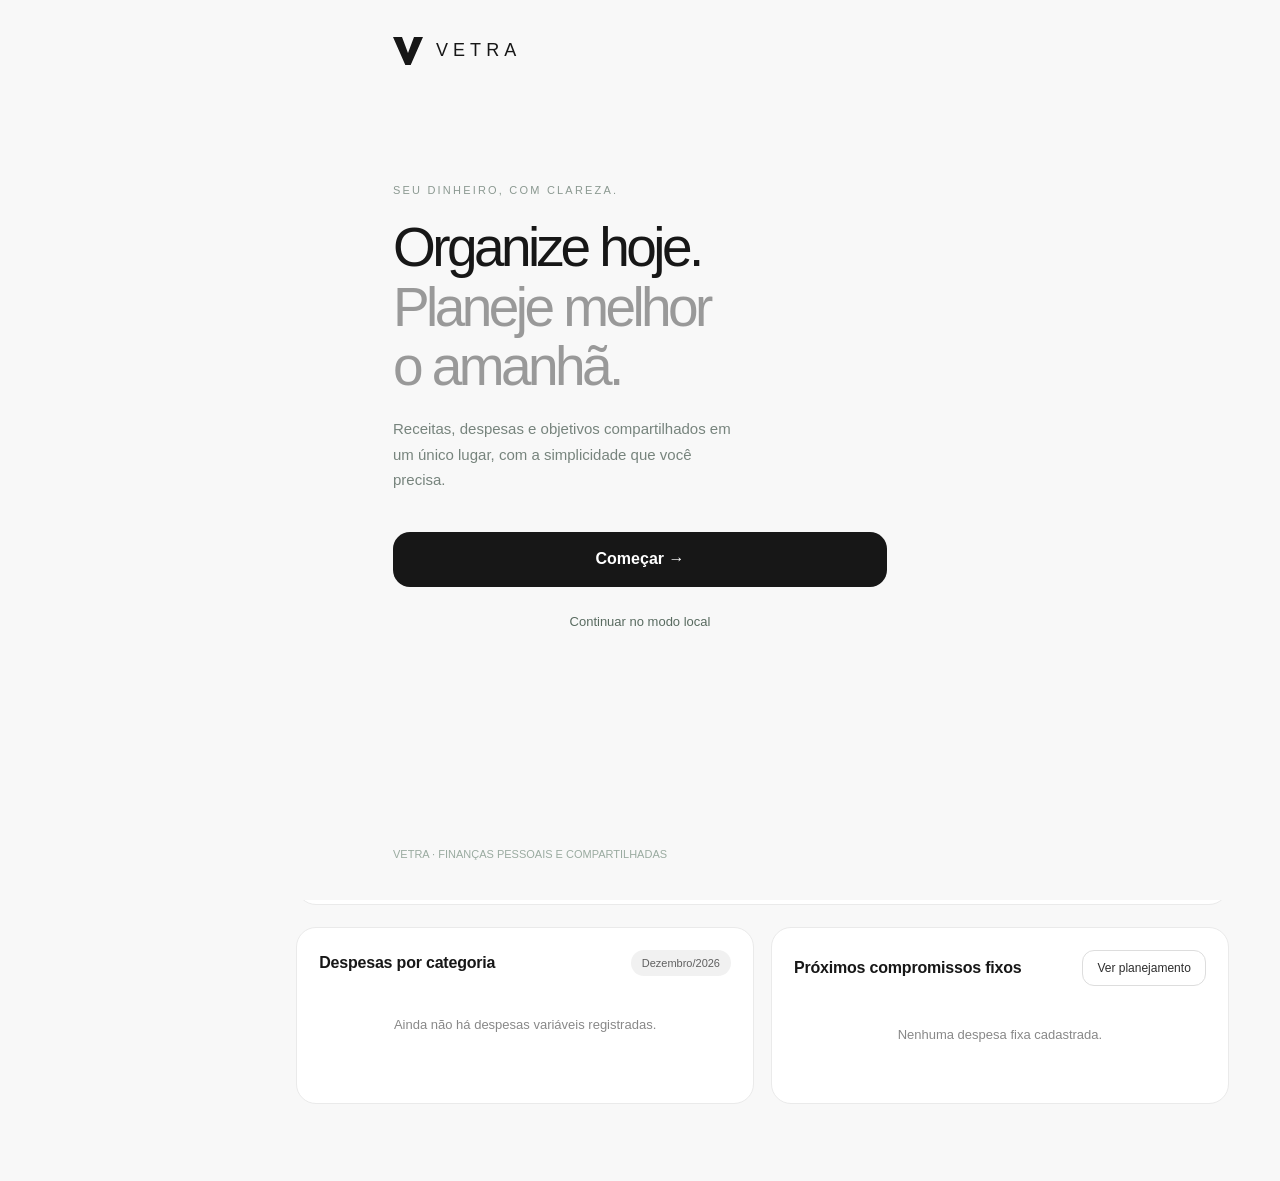
==== index.html @ 9c4829af "release: refresh calendar navigation CSS" ====
<!doctype html>
<html lang="pt-BR"><head><meta charset="utf-8"><meta name="viewport" content="width=device-width, initial-scale=1, viewport-fit=cover"><meta name="theme-color" content="#f7f8f6"><meta name="mobile-web-app-capable" content="yes"><meta name="apple-mobile-web-app-capable" content="yes"><meta name="apple-mobile-web-app-status-bar-style" content="default"><meta name="description" content="VETRA — controle financeiro pessoal e familiar"><script src="./supabase-config.js"></script><link rel="manifest" href="manifest.webmanifest"><link rel="icon" href="icon.svg" type="image/svg+xml"><link rel="apple-touch-icon" href="icon.svg"><title>VETRA · Finanças</title>
<style>
:root{font-family:-apple-system,BlinkMacSystemFont,"Segoe UI",sans-serif;color:#242a28;background:#f5f6f4;font-synthesis:none;--muted:#78817e;--sage:#78958a;--dark:#40594f;--line:#e7eae7;--card:#ffffffd9}*{box-sizing:border-box}body{margin:0}button,input,select,textarea{font:inherit}button{cursor:pointer}button:focus-visible,input:focus-visible,select:focus-visible{outline:2px solid #739486;outline-offset:2px}.app{max-width:620px;margin:auto;min-height:100dvh;padding:calc(env(safe-area-inset-top) + 20px) 18px calc(env(safe-area-inset-bottom) + 110px)}header{display:flex;align-items:center;justify-content:space-between;margin-bottom:28px}.brand{display:flex;align-items:center;gap:12px;font-size:23px;letter-spacing:6px;font-weight:360}.mark{width:29px;height:29px;background:linear-gradient(130deg,#b5c8bf,#607c70);clip-path:polygon(0 8%,30% 8%,50% 60%,70% 8%,100% 8%,59% 100%,41% 100%)}.avatar{border:1px solid #e1e7e2;background:#fff;border-radius:50%;width:40px;height:40px;color:#53645c}h1{font-size:27px;font-weight:650;letter-spacing:-.9px;margin:8px 0 6px}h2{font-size:16px;margin:0 0 14px;font-weight:650;letter-spacing:-.2px}.subtitle{color:var(--muted);margin:0 0 23px;font-size:13px}.month{display:flex;align-items:center;justify-content:space-between;border-radius:17px;background:#fff8;border:1px solid #fff;padding:8px;margin-bottom:19px}.month button{border:0;background:transparent;color:#596b61;font-size:22px;width:38px;height:34px}.month strong{font-size:14px;text-transform:capitalize}.card{background:var(--card);border:1px solid #fff;border-radius:23px;box-shadow:0 10px 28px #26382a08;padding:20px;margin-bottom:13px}.balance{position:relative;overflow:hidden;padding:24px;background:linear-gradient(135deg,#fff,#e9eeea)}.balance:after{content:"";position:absolute;right:-42px;bottom:-75px;border:32px solid #a8c1b149;border-radius:50%;height:200px;width:200px}.eyebrow{font-size:13px;color:#69736f}.money{font-size:36px;font-weight:700;letter-spacing:-1.5px;margin:12px 0 14px;position:relative;z-index:1}.hint{display:inline-block;background:#e1eae3;padding:7px 11px;color:#557262;font-size:12px;border-radius:16px}.stats{display:grid;grid-template-columns:repeat(3,minmax(0,1fr));gap:9px}.stat{padding:16px 12px}.stat span{color:#7b8580;display:block;font-size:11px;margin:4px 0 9px}.stat strong{font-size:15px;letter-spacing:-.5px}.stat .dot{font-size:18px;color:#718e7d}.section{display:flex;align-items:center;justify-content:space-between;margin:27px 2px 13px}.section h2{margin:0}.link{border:0;background:transparent;color:#5c7768;font-size:12px}.row{display:flex;align-items:center;gap:13px;padding:12px 0;border-bottom:1px solid var(--line)}.row:last-child{border-bottom:0;padding-bottom:0}.row:first-child{padding-top:0}.glyph{flex:0 0 42px;height:42px;border-radius:15px;display:grid;place-items:center;background:#e7eeea;color:#678174;font-size:17px}.rowtext{min-width:0;flex:1}.rowtext strong{display:block;font-size:14px;overflow:hidden;white-space:nowrap;text-overflow:ellipsis}.rowtext small{display:block;color:var(--muted);margin-top:5px;font-size:11px}.amount{font-size:14px;font-weight:600;white-space:nowrap}.positive{color:#567b63}.negative{color:#404946}.actions{display:flex;gap:5px}.iconbutton{border:0;background:#f2f5f2;border-radius:10px;padding:9px;color:#5d7064}.muted{color:var(--muted)}.empty{padding:24px;text-align:center;color:var(--muted);font-size:13px}.tabs{position:fixed;bottom:0;left:0;right:0;padding:12px 16px calc(env(safe-area-inset-bottom) + 12px);background:#f9faf8eb;backdrop-filter:blur(18px);border-top:1px solid #e5e9e5;display:flex;align-items:center;justify-content:space-around;z-index:10;max-width:620px;margin:auto}.tab{border:0;background:transparent;color:#6c756f;display:grid;justify-items:center;gap:5px;font-size:10px;min-width:61px}.tab .ico{font-size:22px}.tab.active{color:#526f5e;font-weight:700}.tab.add .ico{background:#c9d9cd;color:#2c5240;width:52px;height:44px;border-radius:22px;display:grid;place-items:center;font-size:28px}.seg{display:flex;background:#e9eeea;border-radius:15px;padding:4px;margin-bottom:18px;gap:3px}.seg button{border:0;background:transparent;border-radius:11px;padding:11px;flex:1;color:#66746b;font-size:13px}.seg button.selected{background:#fff;color:#405f4c;box-shadow:0 2px 8px #23352710;font-weight:650}.field{margin:0 0 15px}.field label{display:block;font-size:12px;font-weight:600;margin-bottom:7px;color:#596860}.field input,.field select,.field textarea{width:100%;border:1px solid #e3e9e4;border-radius:14px;padding:14px;background:#fff;color:#27312b;min-height:48px}.field textarea{min-height:80px}.fieldgrid{display:grid;grid-template-columns:1fr 1fr;gap:12px}.primary{border:0;background:#748f7e;color:#fff;padding:15px 22px;border-radius:16px;font-weight:650;width:100%;margin:8px 0}.secondary{border:1px solid #dce4dd;background:#fff;color:#53695b;padding:13px 16px;border-radius:14px}.danger{color:#aa5555}.pill{display:inline-flex;border-radius:30px;background:#edf2ee;color:#638071;font-size:12px;padding:7px 11px}.progress{height:9px;border-radius:9px;background:#e8ebe8;margin:10px 0;overflow:hidden}.bar{height:100%;border-radius:9px;background:#8aa99a}.budget{padding:12px 0;border-bottom:1px solid var(--line)}.budget:last-child{border:0}.flex{display:flex;align-items:center;justify-content:space-between;gap:10px}.small{font-size:12px}.chart{display:flex;align-items:center;gap:20px}.donut{width:118px;height:118px;flex:0 0 118px;border-radius:50%;display:grid;place-items:center;background:conic-gradient(#78998a 0% 35%,#a3b6aa 35% 62%,#c0ccc4 62% 79%,#e5eae6 79% 100%)}.donut:before{content:"";background:white;width:76px;height:76px;border-radius:50%;grid-area:1/1}.donut span{grid-area:1/1;z-index:1;font-size:11px;font-weight:650}.legend{font-size:12px;color:#56635a;line-height:2}.legend b{color:#8ca99a}.notice{font-size:12px;background:#eff3ef;border-radius:14px;padding:13px;color:#5c7062}.group-title{font-size:12px;color:#6c7d70;margin:17px 0 10px}.extra-actions{display:flex;gap:10px;flex-wrap:wrap;margin-top:12px}.extra-actions button{flex:1}.hidden{display:none!important}@media(min-width:660px){body{background:linear-gradient(125deg,#ebf0ed,#f8f9f8)}.app{border-left:1px solid #e4eae5;border-right:1px solid #e4eae5;background:#f7f8f6;min-height:100vh}.tabs{border-radius:22px 22px 0 0}}@media(max-width:360px){.stat strong{font-size:12px}.money{font-size:30px}.chart{gap:10px}}
</style><style id="vetra-entry-style">
.vetra-gate{position:fixed;inset:0;z-index:1000;background:#f7f8f6;color:#202725;display:flex;justify-content:center;overflow:auto;padding:env(safe-area-inset-top) 20px env(safe-area-inset-bottom)}.vetra-gate-inner{width:min(100%,510px);min-height:100dvh;display:flex;flex-direction:column;padding:35px 8px 40px}.vetra-gate-brand{font-size:18px;letter-spacing:.28em;display:flex;align-items:center;gap:13px;font-weight:400}.vetra-gate-symbol{width:30px;height:30px;background:linear-gradient(135deg,#afc6b7,#829b8b);clip-path:polygon(0 7%,30% 7%,50% 60%,70% 7%,100% 7%,59% 100%,41% 100%)}.vetra-gate-main{margin:auto 0;padding:44px 0}.vetra-gate-kicker{font-size:11px;letter-spacing:.2em;color:#8b9991;text-transform:uppercase;margin-bottom:22px}.vetra-gate-title{font-size:clamp(37px,10vw,55px);font-weight:500;letter-spacing:-.065em;line-height:1.08;margin:0 0 20px}.vetra-gate-title em{font-style:normal;color:#8ba697}.vetra-gate-desc{color:#77847d;line-height:1.7;font-size:15px;max-width:340px}.vetra-gate-button{width:100%;height:55px;border:0;border-radius:17px;background:#6f8d7b;color:white;font-weight:600;margin-top:24px}.vetra-gate-ghost{background:transparent;border:0;padding:17px;color:#596b60;display:block;margin:10px auto;font-size:13px}.vetra-gate-foot{font-size:11px;color:#9aaba0;margin-top:auto;padding-top:20px}.vetra-gate-input{width:100%;background:white;border:1px solid #dce5dd;border-radius:14px;padding:16px;font-size:16px;margin:10px 0;color:#23352a}.vetra-code{display:flex;justify-content:space-between;gap:12px;margin:25px 0 8px}.vetra-code input{width:16.66%;max-width:65px;height:65px;text-align:center;font-size:30px;border:1px solid #dce5dd;border-radius:17px;background:#fff;color:#2c4534;font-weight:600;box-shadow:0 7px 24px #162d1908}.vetra-code input:focus{border-color:#7d9b87;outline:2px solid #abc6b1}.vetra-gate-alert{background:#f0f2ee;border:1px solid #e4e8e3;padding:14px;border-radius:14px;color:#68776c;font-size:12px;line-height:1.65;margin-top:18px}.vetra-gate-error{color:#a54b4b;font-size:12px;margin-top:10px}.vetra-gate[hidden]{display:none!important}@media(min-width:650px){.vetra-gate-inner{min-height:100vh}}
</style><style id="vetra-cards-management-style">.vetra-card-toolbar{display:flex;justify-content:flex-start;margin:0 0 17px}.vetra-card-toolbar .primary{width:auto;margin:0;padding:13px 19px}.vetra-card-header{align-items:flex-start}.vetra-card-header h2{margin-bottom:8px}.vetra-card-header .subtitle{margin-bottom:8px}.vetra-card-actions{display:flex;gap:8px;margin:6px 0 13px}.vetra-card-actions .secondary{padding:9px 15px;font-size:12px}.vetra-card-editor .secondary{width:100%;margin:2px 0 5px}.vetra-card-editor .fieldgrid input{min-width:0}@media(max-width:540px){.vetra-card-header{gap:10px}.vetra-card-header .pill{flex-shrink:0}.vetra-card-toolbar .primary{width:100%}}
</style><link rel="stylesheet" href="responsive.css"><link rel="stylesheet" href="v2.css?v=2.2.6"></head><body><section class="vetra-gate" id="vetraGate" aria-label="Entrada VETRA"><div class="vetra-gate-inner"><div class="vetra-gate-brand"><span class="vetra-gate-symbol" aria-hidden="true"></span>VETRA</div><div class="vetra-gate-main" id="vetraGateContent"></div><div class="vetra-gate-foot">VETRA · FINANÇAS PESSOAIS E COMPARTILHADAS</div></div></section><div class="app"><header><button class="avatar" id="profile" aria-label="Informações do ambiente">♧</button></header><main id="main"></main></div><nav class="tabs" aria-label="Navegação principal"><button class="tab active" data-tab="inicio"><span class="ico">⌂</span>Início</button><button class="tab" data-tab="lancamentos"><span class="ico">☷</span>Lançamentos</button><button class="tab add" data-tab="novo"><span class="ico">＋</span></button><button class="tab" data-tab="planejamento"><span class="ico">▥</span>Planejamento</button><button class="tab" data-tab="mais"><span class="ico">•••</span>Mais</button></nav>
<script src="v2.js?v=2.2.5"></script><script type="module" id="vetra-gate-script">
const gate=document.getElementById('vetraGate'),target=document.getElementById('vetraGateContent');
const cfg=window.VETRA_SUPABASE||{},ready=!!(cfg.url&&cfg.publishableKey);
let client=null,email='',step='welcome',busy=false,session=null,cooldown=0;
const escapeHtml=s=>String(s).replace(/[&<>"']/g,x=>({'&':'&amp;','<':'&lt;','>':'&gt;','"':'&quot;',"'":'&#39;'}[x]));
async function init(){
 if(ready){try{
  const lib=await import('https://esm.sh/@supabase/supabase-js@2.57.0');
  client=lib.createClient(cfg.url,cfg.publishableKey,{auth:{persistSession:true,autoRefreshToken:true,detectSessionInUrl:false}});
  const s=await client.auth.getSession();
  session=s.data.session;
  window.VETRA_CLIENT=client;window.VETRA_CURRENT_SESSION=session;
  client.auth.onAuthStateChange((_event,next)=>{session=next;window.VETRA_CURRENT_SESSION=next;if(next)gate.hidden=true;window.dispatchEvent(new CustomEvent('vetra:auth',{detail:{client,session:next}}));});
  if(session){gate.hidden=true;window.dispatchEvent(new CustomEvent('vetra:auth',{detail:{client,session}}));return}
 }catch(err){console.error('Falha ao inicializar autenticação',err)}}
 show();
}
function error(message){const field=target.querySelector('#vetraCodeMessage')||target.querySelector('#vetraAuthError');if(field)field.textContent=message}
function show(){
 if(step==='welcome'){target.innerHTML='<p class="vetra-gate-kicker">Seu dinheiro, com clareza.</p><h1 class="vetra-gate-title">Organize hoje.<br><em>Planeje melhor<br>o amanhã.</em></h1><p class="vetra-gate-desc">Receitas, despesas e objetivos compartilhados em um único lugar, com a simplicidade que você precisa.</p><button class="vetra-gate-button" id="vetraStart">Começar →</button><button class="vetra-gate-ghost" id="vetraLocal">Continuar no modo local</button>'}
 else if(step==='email'){target.innerHTML='<p class="vetra-gate-kicker">Acesso seguro</p><h1 class="vetra-gate-title">Bem-vindo<br><em>ao VETRA.</em></h1><p class="vetra-gate-desc">Informe seu e-mail para receber um código de acesso de 6 dígitos.</p><form id="vetraEmailForm"><label for="vetraEmail" style="font-size:12px;color:#65756a">E-mail</label><input class="vetra-gate-input" type="email" id="vetraEmail" autocomplete="email" required placeholder="seu@email.com" value="'+escapeHtml(email)+'"><button class="vetra-gate-button" id="vetraSend">'+(busy?'Enviando…':'Receber código →')+'</button></form><p class="vetra-gate-error" id="vetraAuthError" role="alert"></p><button class="vetra-gate-ghost" id="vetraBack">← Voltar</button>'+(!client?'<div class="vetra-gate-alert">Autenticação ainda não conectada: é necessário configurar o projeto Supabase do VETRA. Continue no modo local enquanto isso.</div>':'')}
 else{target.innerHTML='<p class="vetra-gate-kicker">Verificação por e-mail</p><h1 class="vetra-gate-title">Seu código<br><em>de acesso.</em></h1><p class="vetra-gate-desc">Digite os seis números enviados para <strong>'+escapeHtml(email)+'</strong>.</p><div class="vetra-code" role="group" aria-label="Código de seis dígitos">'+[0,1,2,3,4,5].map(i=>'<input class="vetra-digit" aria-label="Dígito '+(i+1)+'" inputmode="numeric" autocomplete="'+(i===0?'one-time-code':'off')+'" maxlength="1" pattern="[0-9]" data-index="'+i+'">').join('')+'</div><p class="vetra-gate-error" id="vetraCodeMessage" role="alert"></p><button class="vetra-gate-button" id="vetraVerify">'+(busy?'Verificando…':'Entrar')+'</button><button class="vetra-gate-ghost" id="vetraResend">Reenviar código</button><button class="vetra-gate-ghost" id="vetraChange">Alterar e-mail</button>';setTimeout(()=>target.querySelector('.vetra-digit')?.focus(),40)}
}
async function sendCode(){if(!client){error('O Supabase do VETRA ainda precisa ser configurado.');return}if(busy)return;if(Date.now()<cooldown){error('Espere um minuto antes de reenviar o código.');return}busy=true;const button=target.querySelector('#vetraSend');if(button)button.disabled=true;try{const {error:err}=await client.auth.signInWithOtp({email,options:{shouldCreateUser:true}});if(err)throw err;cooldown=Date.now()+60000;step='code';show()}catch(e){error(e.message||'Falha no envio do código.');if(button)button.disabled=false}finally{busy=false}}
async function verifyCode(){if(!client){error('Configure o Supabase antes de entrar.');return}const token=[...target.querySelectorAll('.vetra-digit')].map(x=>x.value).join('');if(!/^\d{6}$/.test(token)){error('Digite os seis números do e-mail.');return}if(busy)return;busy=true;try{const {data,error:err}=await client.auth.verifyOtp({email,token,type:'email'});if(err)throw err;session=data.session;window.VETRA_CURRENT_SESSION=session;gate.hidden=true;window.dispatchEvent(new CustomEvent('vetra:auth',{detail:{client,session}}));}catch(e){error(e.message||'Código inválido ou expirado.')}finally{busy=false}}

target.addEventListener('submit',async e=>{if(e.target.id==='vetraEmailForm'){e.preventDefault();email=target.querySelector('#vetraEmail').value.trim().toLowerCase();await sendCode()}});
target.addEventListener('click',async e=>{
if(e.target.id==='vetraStart'){step='email';show()}
else if(e.target.id==='vetraLocal'){gate.hidden=true}
else if(e.target.id==='vetraBack'){step='welcome';show()}
else if(e.target.id==='vetraChange'){step='email';show()}
else if(e.target.id==='vetraVerify'){await verifyCode()}
else if(e.target.id==='vetraResend'){if(Date.now()<cooldown){error('Aguarde um minuto antes de solicitar novo código.');return}await sendCode()}
});
target.addEventListener('input',e=>{if(!e.target.classList.contains('vetra-digit'))return;const fields=[...target.querySelectorAll('.vetra-digit')];const field=e.target;field.value=field.value.replace(/\D/g,'').slice(-1);if(field.value)fields[Number(field.dataset.index)+1]?.focus()});
target.addEventListener('keydown',e=>{if(!e.target.classList.contains('vetra-digit'))return;const fields=[...target.querySelectorAll('.vetra-digit')];if(e.key==='Backspace'&&!e.target.value)fields[Number(e.target.dataset.index)-1]?.focus()});
target.addEventListener('paste',e=>{if(!e.target.classList.contains('vetra-digit'))return;const token=e.clipboardData.getData('text').replace(/\D/g,'').slice(0,6);if(token){e.preventDefault();const fields=[...target.querySelectorAll('.vetra-digit')];fields.forEach((field,i)=>field.value=token[i]||'');fields[Math.min(token.length,5)]?.focus()}});
document.getElementById('profile')?.addEventListener('click',async e=>{
 e.stopImmediatePropagation();
 if(session){if(window.VETRA_CLOUD&&!window.VETRA_CLOUD.canLogout()){alert('Existem alterações pendentes ou não sincronizadas. Faça backup JSON e conclua a sincronização antes de sair.');return}if(confirm('Sair da conta VETRA?')){await client.auth.signOut();session=null;window.VETRA_CURRENT_SESSION=null;window.dispatchEvent(new CustomEvent('vetra:auth',{detail:{client,session:null}}));step='welcome';gate.hidden=false;show()}}
 else{step='welcome';gate.hidden=false;show()}
},true);
init();
</script><script type="module" src="cloud.js"></script></body></html>
---- responsive.css ----
/* VETRA V1.3 — mobile-first and desktop-specific application layout */
.vetra-sync-status{max-width:1200px;margin:0 auto 14px;padding:11px 15px;border-radius:13px;background:#e5eee8;color:#476352;font-size:12px}
.vetra-sync-status[data-kind=error]{background:#fcebea;color:#953f3f}.vetra-sync-status[data-kind=warn]{background:#fff3db;color:#8c6f36}
.vetra-family-setup{position:fixed;inset:0;z-index:900;background:#f5f7f5;display:flex;align-items:center;justify-content:center;overflow:auto;padding:25px}.vetra-family-setup[hidden]{display:none}.family-dialog{width:min(100%,480px);background:white;padding:35px 30px;border-radius:24px;box-shadow:0 20px 60px #1c302010}.family-dialog h1{font-size:27px}.family-dialog p{font-size:13px;color:#68766a;line-height:1.65}.family-kicker{font-size:11px!important;letter-spacing:.17em}.family-icon{width:48px;height:48px;display:grid;place-items:center;border-radius:16px;background:#dae7db;color:#5f7a67;font-size:28px}.family-dialog label{display:block;margin-top:20px;font-size:12px;color:#5c7160}.family-dialog input{width:100%;margin-top:8px;border:1px solid #dce5df;padding:14px;border-radius:13px;background:#fff}.family-primary{border:0;background:#718d7c;color:white;padding:15px;border-radius:14px;margin-top:14px;width:100%;font-weight:600}.family-subtle{display:block;margin:15px auto;border:0;background:transparent;color:#5a7665}.family-invite{border:1px solid #dce5dc;background:#f3f7f2;border-radius:15px;padding:15px;margin:16px 0}.family-invite strong,.family-invite small{display:block}.family-invite small{margin-top:6px;color:#7b8b7e}.family-note{font-size:11px!important}.family-error{color:#a64e4e!important}
@media(min-width:900px){
 body{background:#f4f6f3}
 .app{max-width:none;width:calc(100% - 248px);margin:0 0 0 248px;padding:36px clamp(30px,4vw,74px) 55px;min-height:100vh;border:0;background:transparent}
 .app header{max-width:1230px;margin:0 auto 35px;padding-bottom:24px;border-bottom:1px solid #e2e8e2}
 .app header .brand{font-size:19px}
 #main{max-width:1230px;margin:0 auto}
 .tabs{position:fixed;top:0;left:0;right:auto;bottom:0;width:248px;max-width:none;height:100dvh;border:0;border-radius:0;background:#eaf0eb;backdrop-filter:none;display:flex;align-items:stretch;justify-content:flex-start;flex-direction:column;gap:7px;padding:115px 16px 24px;box-shadow:inset -1px 0 #dce5df}
 .tabs:before{content:"VETRA";position:absolute;top:34px;left:30px;letter-spacing:.25em;color:#435c4b;font-size:19px;font-weight:650}
 .tab{width:100%;min-width:0;border-radius:13px;text-align:left;display:flex;flex-direction:row;align-items:center;justify-content:flex-start;gap:14px;padding:13px 15px;font-size:14px;color:#69796e}
 .tab .ico{font-size:22px;width:26px;text-align:center}
 .tab.active{background:#fff;color:#3e6451;box-shadow:0 4px 15px #152d1809}
 .tab.add .ico{width:26px;height:26px;border-radius:8px;font-size:19px;background:#b8cfc0}
 .tab.add:after{content:"Novo lançamento"}
 .tabs .tab:last-child{margin-top:auto}
 #main:has(.balance){display:grid;grid-template-columns:minmax(0,1.5fr) minmax(320px,1fr);column-gap:23px;align-items:start}
 #main:has(.balance)>.month,#main:has(.balance)>.balance,#main:has(.balance)>.stats{grid-column:1 / -1}
 #main:has(.balance)>.section:nth-of-type(1){grid-column:1}
 .stats{gap:17px}
 .stat{padding:20px 25px}.stat strong{font-size:23px}
 .balance{padding:30px}.balance .money{font-size:48px}
 .card{box-shadow:0 7px 25px #192d1b06}
 .month{max-width:100%;border:1px solid #e1e7e1}
 #main:has(#entry){max-width:780px}
 #main:has(#entry) .card{padding:30px}
 #main:has(#budget) .card{max-width:780px}
 .vetra-sync-status{max-width:1230px}
}
@media(min-width:1300px){.app{padding-left:70px;padding-right:70px}}
@media(max-width:899px){.tabs{max-width:none}.app{max-width:620px;margin:auto}.family-dialog{padding:27px 20px}.vetra-sync-status{margin-bottom:15px}}


/* VETRA V1.4 — cartões detalhados e miniaturas ilustrativas */
.vetra-card-toolbar{display:flex;align-items:center;gap:16px;margin:0 0 30px;flex-wrap:wrap}
.vetra-card-toolbar .primary{width:auto;margin:0;padding:14px 21px}
.vetra-card-editor{margin-bottom:28px}
.vetra-card-editor-layout{display:grid;grid-template-columns:minmax(0,1.35fr) minmax(250px,.8fr);gap:30px;align-items:start}
.vetra-card-editor .fieldgrid input{min-width:0}
.vetra-card-editor-buttons{display:flex;gap:12px;align-items:stretch;margin-top:20px}
.vetra-card-editor-buttons .primary{width:auto;min-width:240px;flex:1;margin:0}
.vetra-card-editor-buttons .secondary{min-width:145px}
.vetra-primary-toggle{display:flex;gap:10px;align-items:center;font-size:13px;color:#4f6757;padding:5px 0 12px}
.vetra-primary-toggle input{width:17px;height:17px;accent-color:#718e7d}
.vetra-card-editor-preview{position:sticky;top:20px}
.vetra-card-panel{padding:22px 24px;margin-bottom:18px}
.vetra-card-detail{display:grid;grid-template-columns:minmax(230px,330px) minmax(0,1fr);gap:27px;align-items:center}
.vetra-card-title-line{display:flex;align-items:center;gap:12px;flex-wrap:wrap}
.vetra-card-title-line h2{margin:0;font-size:17px}
.vetra-card-info .small{margin:8px 0}
.vetra-card-actions{display:flex;align-items:center;flex-wrap:wrap;gap:8px;margin:14px 0}
.vetra-card-actions .secondary{padding:10px 13px;font-size:12px}
.vetra-card-order{display:flex;gap:8px;align-items:center;flex-wrap:wrap}
.vetra-card-order button{padding:6px 14px;min-width:38px}
.vetra-card-order button:disabled{opacity:.38;cursor:not-allowed}
.vetra-card-purchases{border-top:1px solid #e5eae5;margin-top:21px;padding-top:16px}
.vetra-card-purchases h3{font-size:13px;color:#586b5f;margin:0}
.vetra-plastic{aspect-ratio:1.586;min-width:0;width:100%;max-width:360px;position:relative;overflow:hidden;display:flex;flex-direction:column;justify-content:space-between;padding:21px 22px;border-radius:18px;color:#fff;text-shadow:0 1px 3px #0004;box-shadow:0 13px 30px #14251b27;background:linear-gradient(125deg,#789489,#47675a)}
.vetra-plastic:before{content:"";position:absolute;border:1px solid #ffffff28;width:95%;aspect-ratio:1;border-radius:50%;right:-43%;top:-90%;pointer-events:none}
.vetra-plastic:after{content:"";position:absolute;inset:0;background:linear-gradient(140deg,#fff2,transparent 48%,#0002);pointer-events:none}
.vetra-plastic--graphite{background:linear-gradient(125deg,#555e63,#272e33)}
.vetra-plastic--navy{background:linear-gradient(125deg,#345675,#14263d)}
.vetra-plastic--black{background:linear-gradient(125deg,#373a3b,#0b0e10)}
.vetra-plastic--silver{background:linear-gradient(125deg,#afb9b8,#687a78)}
.vetra-plastic--wine{background:linear-gradient(125deg,#965a68,#572f47)}
.vetra-plastic--sand{background:linear-gradient(125deg,#b59d7d,#796148)}
.vetra-plastic--violet{background:linear-gradient(125deg,#8d7ba7,#503f75)}
.vetra-plastic-top,.vetra-plastic-bottom{display:flex;align-items:start;justify-content:space-between;gap:12px;z-index:1}
.vetra-plastic-bank{font-size:13px;font-weight:620;white-space:nowrap;overflow:hidden;text-overflow:ellipsis;max-width:78%}
.vetra-plastic-chip{width:32px;height:25px;border-radius:6px;background:linear-gradient(145deg,#f9ebc7,#c6b58e);opacity:.9;flex:0 0 auto;box-shadow:inset 0 0 0 1px #7e735840}
.vetra-plastic-middle{font-size:17px;letter-spacing:3px;font-weight:600;z-index:1}
.vetra-plastic-label{display:block;font-size:8px;letter-spacing:.15em;opacity:.8;margin-bottom:4px}
.vetra-plastic-bottom strong{font-size:11px;display:block;text-overflow:ellipsis;overflow:hidden;white-space:nowrap;max-width:165px}
.vetra-plastic-brand{font-size:12px;font-weight:750;letter-spacing:.01em;text-align:right;max-width:110px;align-self:end}
.vetra-plastic-bottom>div{min-width:0}
@media(max-width:1150px){.vetra-card-detail{grid-template-columns:minmax(185px,280px) minmax(0,1fr);gap:19px}.vetra-card-editor-layout{grid-template-columns:1fr}}
@media(max-width:700px){.vetra-card-toolbar{margin-bottom:26px}.vetra-card-toolbar .primary{width:100%}.vetra-card-detail{grid-template-columns:1fr;gap:20px}.vetra-card-panel{padding:18px}.vetra-card-editor-layout{grid-template-columns:1fr}.vetra-card-editor-preview{position:static}.vetra-plastic{margin:0 auto;max-width:340px}.vetra-card-editor-buttons{flex-direction:column}.vetra-card-editor-buttons .primary,.vetra-card-editor-buttons .secondary{width:100%;min-width:0}.vetra-card-editor .fieldgrid{grid-template-columns:1fr 1fr;gap:9px}}
@media(max-width:380px){.vetra-card-editor .fieldgrid{grid-template-columns:1fr}.vetra-plastic{padding:18px}}
---- v2.css ----
/* VETRA V2 · inspiração ORBITRIP, preto branco e cinzas */
:root{--v2-ink:#171717;--v2-sub:#777;--v2-border:#e6e6e6;--v2-bg:#f8f8f8;--v2-white:#fff}
html,body{background:#f8f8f8!important;color:#171717!important;font-family:-apple-system,BlinkMacSystemFont,"SF Pro Display","Segoe UI",sans-serif}
body{min-height:100dvh}button,input,select,textarea{font:inherit}
.app{background:transparent!important;border:0!important;max-width:660px;margin:0 auto;padding:25px 18px 110px}
.app header{display:flex;align-items:center;justify-content:space-between;max-width:1300px;margin:0 auto 30px!important;border-bottom:1px solid var(--v2-border);padding-bottom:18px}
.app .brand{font-size:20px;letter-spacing:.27em;font-weight:600;gap:12px;color:#171717}
.app .brand small{font-size:9px;letter-spacing:0;background:#eee;border-radius:9px;padding:4px 6px;margin-left:-8px}
.mark,.vetra-gate-symbol{background:#171717!important}
#profile[hidden]{display:none!important}
#main{max-width:1300px;margin:0 auto;display:block}
.v2-primary{background:#171717;color:white;border:1px solid #171717;border-radius:13px;padding:13px 19px;font-weight:650;font-size:13px;cursor:pointer;white-space:nowrap}
.v2-primary:hover{background:#333}
.v2-secondary{border:1px solid #ddd;border-radius:12px;background:#fff;color:#2d2d2d;padding:10px 14px;cursor:pointer;font-size:12px}
.v2-secondary:hover{background:#f2f2f2}
.v2-danger{color:#a33}
.v2-header-add{min-height:43px}
.v2-heading{margin-bottom:20px}.v2-heading h1{font-size:28px;font-weight:670;color:#171717;margin:0 0 7px;letter-spacing:-.035em}.v2-heading p{font-size:13px;color:#777;margin:0}
.v2-month{background:#fff;border:1px solid #e9e9e9;border-radius:14px;display:flex;align-items:center;justify-content:space-between;margin:17px 0 20px;padding:3px 8px;height:44px;min-height:44px;box-sizing:border-box}
.v2-month strong{font-size:14px}.v2-month button{display:inline-flex;align-items:center;justify-content:center;width:34px;height:34px;flex:0 0 34px;padding:0;border:0;background:transparent;border-radius:9px;color:#444;font-size:24px;line-height:1;vertical-align:middle;cursor:pointer}
.v2-panel{border:1px solid #eaeaea;background:#fff;border-radius:20px;padding:22px;margin-bottom:17px;min-width:0}
.v2-panel h2{font-size:16px;color:#171717;margin:0 0 12px}
.v2-panel-top{display:flex;align-items:center;justify-content:space-between;gap:12px;margin-bottom:15px}.v2-panel-top h2{margin:0}
.v2-panel-top .v2-secondary{white-space:nowrap}
.v2-overview{display:grid;grid-template-columns:repeat(4,minmax(0,1fr));gap:15px;margin-bottom:22px}
.v2-hero{grid-column:span 4;background:#171717;color:#fff;border-radius:22px;padding:27px;display:flex;flex-direction:column;gap:10px}
.v2-hero small,.v2-kpi small{font-size:12px;color:#aaa}.v2-hero strong{font-size:clamp(26px,4vw,44px);font-weight:680;letter-spacing:-.04em}.v2-hero span{font-size:12px;color:#ccc}
.v2-kpi{background:white;border:1px solid #eaeaea;border-radius:19px;min-width:0;padding:19px}
.v2-kpi small{display:block;color:#777;margin-bottom:12px}.v2-kpi strong{font-size:clamp(17px,2vw,24px);letter-spacing:-.04em}
.v2-columns{display:grid;grid-template-columns:1fr 1fr;gap:17px}
.v2-pill{display:inline-flex;background:#f1f1f1;border-radius:99px;color:#606060;font-size:11px;padding:7px 11px;white-space:nowrap}
.v2-metric,.v2-item{display:flex;align-items:center;gap:12px;justify-content:space-between;border-bottom:1px solid #eee;padding:13px 0}
.v2-metric:last-child,.v2-item:last-child{border-bottom:0}
.v2-metric span{font-size:13px;color:#656565}.v2-metric b{font-size:13px;text-align:right}
.v2-empty{text-align:center;color:#888;font-size:13px;padding:26px 12px}
.v2-item-main{min-width:0;flex:1}.v2-item-main strong{font-size:13px;display:block;overflow:hidden;text-overflow:ellipsis;white-space:nowrap}.v2-item-main small{display:block;color:#888;font-size:11px;margin-top:5px;line-height:1.5}
.v2-item>b{font-size:13px;white-space:nowrap}.v2-positive{color:#255f47}
.v2-item .v2-secondary{padding:8px 10px}.v2-icon{border:0;border-radius:9px;background:#f3f3f3;min-width:32px;min-height:32px}
.v2-toolbar{margin:12px 0 28px;display:flex;align-items:center;justify-content:flex-start;gap:22px}
.v2-segments{background:#f0f0f0;border-radius:15px;padding:4px;display:flex;align-items:center;gap:4px;margin-bottom:18px;overflow:auto}
.v2-segments button{flex:1;border:0;background:transparent;border-radius:12px;padding:12px 10px;min-width:84px;color:#777;font-size:12px;white-space:nowrap}
.v2-segments button.selected{color:#171717;background:white;box-shadow:0 1px 8px #00000010;font-weight:650}
.v2-field{display:flex;flex-direction:column;gap:8px;color:#515151;font-size:12px;font-weight:570;margin-bottom:17px;min-width:0}
.v2-field input,.v2-field select,.v2-field textarea{background:white;width:100%;min-height:48px;padding:12px 14px;border:1px solid #e0e0e0;border-radius:13px;color:#171717;font-size:14px;outline:none;min-width:0}
.v2-field textarea{min-height:80px}.v2-field input:focus,.v2-field select:focus{border-color:#888}
.v2-field small{color:#999;font-size:10px}.v2-two{display:grid;grid-template-columns:1fr 1fr;gap:13px}.v2-buttons{display:flex;align-items:center;gap:10px;flex-wrap:wrap;margin-top:15px}
.v2-form{max-width:950px}.v2-help{font-size:12px;line-height:1.6;color:#888;margin-top:13px}
.v2-check{display:flex;align-items:center;gap:10px;font-size:12px;color:#555;margin:8px 0 21px}
.v2-check input{accent-color:#171717;width:18px;height:18px}
.v2-card-row{position:relative;padding:22px 24px}.v2-card-flex{display:grid;grid-template-columns:minmax(220px,340px) minmax(0,1fr);gap:24px;align-items:center}
.v2-order{position:absolute;right:14px;top:12px;display:flex;gap:5px;z-index:1}
.v2-order button{border:1px solid #e1e1e1;background:white;border-radius:8px;width:26px;height:26px;font-size:12px;color:#444;cursor:pointer}
.v2-plastic{margin:30px 0 0;border-radius:17px;aspect-ratio:1.6;max-width:340px;display:flex;flex-direction:column;justify-content:space-between;padding:18px 22px;color:#fff;background:linear-gradient(125deg,#5d5d5d,#1a1a1a);overflow:hidden;box-shadow:0 12px 26px #0000001b}
.v2-plastic--smiles{background:linear-gradient(135deg,#d5d9dc,#7f858c);color:#1d2225}
.v2-plastic--gold{background:linear-gradient(125deg,#e8c92f,#c9a51f);color:#161616}
.v2-plastic--orange{background:linear-gradient(125deg,#eb9a47,#a14c0e)}
.v2-plastic--purple{background:linear-gradient(125deg,#9d69cc,#542381)}
.v2-plastic--blue{background:linear-gradient(125deg,#4473ac,#143864)}
.v2-plastic--red{background:linear-gradient(125deg,#b5404c,#6a1b2c)}
.v2-plastic--black{background:linear-gradient(125deg,#333,#070707)}
.v2-plastic-head{display:flex;align-items:center;gap:9px;min-width:0}.v2-plastic-head>span:last-child{font-weight:650;font-size:12px;white-space:nowrap;overflow:hidden;text-overflow:ellipsis}
.v2-bank-logo{position:relative;display:grid;place-items:center;border:1px solid #d7d7d7;background:white;color:#161616;border-radius:10px;width:34px;height:34px;flex:0 0 34px;font-weight:800;font-size:12px;text-shadow:none;overflow:hidden}.v2-bank-logo img{position:absolute;inset:3px;width:calc(100% - 6px);height:calc(100% - 6px);object-fit:contain;background:#fff}
.v2-bank-logo--riachuelo{width:52px;flex-basis:52px;background:#000;color:#fff;border-color:#000}
.v2-bank-logo--riachuelo img{inset:2px;width:calc(100% - 4px);height:calc(100% - 4px);background:#000}
.app .brand small{display:none!important}
.v2-header-add.v2-secondary{background:#fff;color:#171717;border:1px solid #dedede;box-shadow:none;min-height:43px;font-size:12px;padding:11px 16px}
.v2-header-add.v2-secondary:hover{background:#f3f3f3}

.v2-plastic-num{letter-spacing:.15em;font-weight:600;font-size:16px}
.v2-plastic-foot{display:flex;align-items:end;justify-content:space-between;gap:12px}.v2-plastic-foot>div{display:flex;flex-direction:column;gap:7px;min-width:0}
.v2-plastic-foot small{letter-spacing:.16em;font-size:8px;font-weight:450}.v2-plastic-foot strong{font-size:12px;white-space:nowrap;overflow:hidden;text-overflow:ellipsis;max-width:175px}
.v2-plastic-foot b{font-size:13px;white-space:nowrap}
.v2-card-meta .v2-pill{margin-bottom:8px}.v2-card-meta p{font-size:12px;color:#555;margin:10px 0}.v2-card-meta p b{color:#171717}
.v2-card-meta .v2-buttons{margin-top:17px}
.v2-settings-tabs{margin-bottom:22px}
.v2-sub{font-size:12px;color:#777}
.v2-exit{margin-top:30px}
#v2-modal{position:fixed;inset:0;background:#1212127a;z-index:1500;display:flex;align-items:center;justify-content:center;overflow:auto;padding:20px}
#v2-modal[hidden]{display:none}
.v2-modal-dialog{width:min(100%,600px);max-height:calc(100dvh - 38px);overflow:auto;background:#fff;padding:24px;border-radius:22px;box-shadow:0 35px 90px #0002}
.v2-modal-head{display:flex;align-items:center;justify-content:space-between;margin-bottom:20px}.v2-modal-head h2{margin:0;font-size:19px}
.v2-modal-head button{border:0;background:#f3f3f3;font-size:21px;width:36px;height:36px;border-radius:50%}
.vetra-gate{background:#f8f8f8!important;color:#171717!important}.vetra-gate-title em{color:#999!important}
.vetra-gate-button{background:#171717!important}.vetra-gate-input,.vetra-code input{border-color:#e5e5e5!important}.vetra-gate-brand{color:#171717}
.vetra-sync-status{background:#eee!important;color:#555!important;font-size:11px!important;border-radius:13px!important}
.vetra-family-setup{background:#f8f8f8!important}.family-primary{background:#171717!important}
@media(min-width:900px){
 .app{max-width:none!important;width:calc(100% - 245px)!important;margin-left:245px!important;padding:35px clamp(25px,4vw,65px) 60px!important}
 .tabs{position:fixed!important;left:0!important;top:0!important;bottom:0!important;right:auto!important;width:245px!important;height:100dvh!important;max-width:none!important;background:#f1f1f1!important;border:0!important;border-right:1px solid #e3e3e3!important;border-radius:0!important;display:flex!important;flex-direction:column!important;justify-content:flex-start!important;align-items:stretch!important;gap:7px!important;margin:0!important;padding:105px 14px 25px!important;box-shadow:none!important}
 .tabs:before{content:"VETRA";position:absolute;top:32px;left:29px;color:#171717;letter-spacing:.24em;font-size:18px;font-weight:660}
 .tab{width:100%!important;text-align:left!important;display:flex!important;flex-direction:row!important;justify-content:flex-start!important;align-items:center!important;gap:13px!important;padding:13px 14px!important;border-radius:12px!important;font-size:13px!important;color:#777!important}
 .tab .ico{font-size:20px;width:24px;text-align:center}.tab.active{background:white!important;color:#171717!important;box-shadow:0 3px 10px #00000008}
 .tab:last-child{margin-top:auto}
}
@media(max-width:899px){
 .app{max-width:660px!important;width:100%!important;margin:auto!important;padding:18px 15px calc(env(safe-area-inset-bottom) + 100px)!important}
 .tabs{position:fixed!important;inset:auto 0 0!important;max-width:none!important;width:100%!important;margin:0!important;border:1px solid #eee!important;border-bottom:0!important;border-radius:17px 17px 0 0!important;background:#fffffff2!important;display:flex!important;align-items:stretch!important;justify-content:space-around!important;flex-direction:row!important;gap:1px!important;padding:10px 3px calc(env(safe-area-inset-bottom) + 10px)!important;height:auto!important}
 .tabs:before{display:none!important}
 .tab{display:flex!important;flex-direction:column!important;gap:6px!important;align-items:center!important;justify-content:center!important;min-width:0!important;flex:1!important;padding:6px 1px!important;font-size:9px!important;border-radius:10px!important;color:#999!important}
 .tab .ico{font-size:18px!important}.tab.active{color:#171717!important;background:#f4f4f4!important}
 .v2-overview{grid-template-columns:repeat(2,minmax(0,1fr))}.v2-hero{grid-column:span 2}
 .v2-columns{grid-template-columns:1fr}.v2-card-flex{grid-template-columns:1fr}.v2-plastic{width:100%;margin:30px auto 10px}
 .v2-card-meta{padding-top:5px}
 .v2-kpi strong{font-size:17px}
}
@media(max-width:450px){
 .app .brand{font-size:18px;letter-spacing:.16em}
 .v2-header-add{padding:12px 13px;font-size:12px}
 .v2-header-add span{font-size:0}.v2-header-add span:after{content:"Novo";font-size:12px}
 .v2-panel{padding:17px}.v2-two{grid-template-columns:1fr;gap:0}
 .v2-overview{gap:10px}.v2-kpi{padding:15px}
 .v2-item{flex-wrap:wrap}.v2-item-main{flex-basis:55%}
 .v2-settings-tabs button{min-width:70px!important}
}

.v2-chart{display:grid;grid-template-columns:repeat(6,minmax(0,1fr));align-items:end;gap:15px;margin-top:23px;min-height:190px}
.v2-chart-column{display:flex;flex-direction:column;align-items:center;gap:10px;min-width:0}
.v2-chart-track{width:100%;height:150px;max-width:68px;display:flex;align-items:flex-end;background:#f2f2f2;border-radius:10px;overflow:hidden}
.v2-chart-track span{display:block;width:100%;background:#333;border-radius:8px 8px 0 0;min-height:3px}
.v2-chart-column small{font-size:10px;color:#777}
@media(max-width:500px){.v2-chart{gap:8px}.v2-chart-track{height:110px}}

@media(max-width:899px){.tabs .tab span[data-short]{font-size:0!important;line-height:1.3}.tabs .tab span[data-short]:after{content:attr(data-short);font-size:10px!important;letter-spacing:-.02em;white-space:nowrap}.v2-statement{display:flex;gap:10px;justify-content:space-between;align-items:center;flex-wrap:wrap}}
.v2-statement{display:flex;gap:12px;align-items:center;justify-content:space-between;margin-bottom:16px}

/* Visão geral — previsões do mês */
.v2-forecast{margin-top:1px;margin-bottom:22px}
.v2-forecast .v2-panel-top h2{margin:0 0 5px}
.v2-forecast-grid{display:grid;grid-template-columns:repeat(4,minmax(0,1fr));gap:12px;margin:20px 0}
.v2-forecast-kpi{background:#f6f6f6;border:1px solid #ececec;border-radius:15px;padding:17px;display:flex;flex-direction:column;justify-content:space-between;gap:9px;min-width:0}
.v2-forecast-kpi small{font-size:11px;color:#777;line-height:1.4}
.v2-forecast-kpi strong{font-size:clamp(16px,2vw,23px);letter-spacing:-.035em;line-height:1.2;overflow-wrap:anywhere}
.v2-forecast-kpi span{font-size:10px;color:#909090;line-height:1.35}
.v2-forecast-kpi:last-child{background:#242424;color:#fff;border-color:#242424}
.v2-forecast-kpi:last-child small{color:#ccc}
.v2-forecast-kpi:last-child span{color:#bbb}
.v2-forecast-explainer{display:flex;justify-content:space-between;flex-wrap:wrap;gap:9px 16px;background:#fafafa;padding:14px 16px;border-radius:12px;font-size:11px;color:#737373}
.v2-forecast-explainer b{font-size:12px;color:#202020}
.v2-forecast-list-title{margin:26px 0 4px}
.v2-forecast-list-title h3{font-size:14px;margin:0}
.v2-forecast-row{display:flex;gap:11px;align-items:center;border-bottom:1px solid #efefef;padding:13px 0}
.v2-forecast-row:last-child{border-bottom:none}
.v2-forecast-row b{font-size:13px;white-space:nowrap}
.v2-forecast-sign{width:29px;height:29px;border-radius:10px;display:grid;place-items:center;background:#f1f1f1;font-weight:700;font-size:13px;color:#555;flex:0 0 29px}
.v2-forecast-sign--income{background:#e9f3ee;color:#245b43}
@media(max-width:899px){.v2-forecast-grid{grid-template-columns:repeat(2,minmax(0,1fr))}}
@media(max-width:450px){.v2-forecast-grid{gap:8px}.v2-forecast-kpi{padding:13px}.v2-forecast-explainer{flex-direction:column}.v2-forecast .v2-panel-top{flex-wrap:wrap}.v2-forecast-row{gap:8px}}

/* Personalização de cartão e logotipos quadrados */
.v2-bank-logo,.v2-bank-logo--riachuelo{width:36px;height:36px;min-width:36px;min-height:36px;flex:0 0 36px;aspect-ratio:1;border-radius:7px;padding:0;overflow:hidden;border:0;background:transparent}
.v2-bank-logo img,.v2-bank-logo--riachuelo img{position:absolute;inset:0;width:100%;height:100%;display:block;object-fit:cover;object-position:center;padding:0;margin:0;background:transparent;border:0}
.v2-bank-logo--riachuelo{background:#000;color:#fff}
.v2-bank-logo--riachuelo img{background:#000}
.v2-card-color-section{background:#fafafa;border:1px solid #e7e7e7;border-radius:16px;padding:16px;margin:10px 0 19px}
.v2-field-label{display:block;font-size:12px;font-weight:600;color:#4e4e4e;margin-bottom:11px}
.v2-color-controls{display:flex;gap:12px;align-items:end;flex-wrap:wrap}
#v2-card-color-picker{width:56px;height:49px;padding:4px;border-radius:11px;border:1px solid #dedede;background:#fff;cursor:pointer;flex:0 0 56px}
#v2-card-color-picker::-webkit-color-swatch-wrapper{padding:2px}
#v2-card-color-picker::-webkit-color-swatch{border:0;border-radius:7px}
#v2-card-color-picker::-moz-color-swatch{border:0;border-radius:7px}
.v2-color-hex{flex:1 1 150px;margin:0;min-width:145px}
.v2-color-hex input{height:49px;min-height:49px;font-family:ui-monospace,SFMono-Regular,Consolas,monospace;letter-spacing:.04em}
.v2-color-controls>.v2-secondary{height:49px;flex:0 0 auto}
.v2-card-preview{display:flex;justify-content:center;margin-top:14px}
.v2-card-preview .v2-plastic{margin:0 auto;width:min(100%,340px);max-width:340px}
.v2-card-color-section>.v2-help{margin:12px 0 15px}
@media(max-width:420px){.v2-card-color-section{padding:12px}.v2-color-controls{gap:9px}.v2-color-controls>.v2-secondary{flex:1 1 100%;height:42px}.v2-card-preview .v2-plastic{padding:17px}}

/* Riachuelo: quadro 1:1, marca ampliada até as bordas internas */
.v2-plastic-head .v2-bank-logo--riachuelo{width:42px;height:42px;min-width:42px;min-height:42px;flex:0 0 42px;aspect-ratio:1/1;border-radius:7px;background:#000;overflow:hidden}
.v2-plastic-head .v2-bank-logo--riachuelo img{width:100%;height:100%;inset:0;object-fit:contain;object-position:center;transform:none;transform-origin:center;max-width:100%;padding:2px;box-sizing:border-box;background:#000}

/* Planejamento: lista de despesas fixas recolhida por padrão */
.v2-collapsible{padding:0!important;overflow:hidden}
.v2-collapsible>summary{list-style:none;cursor:pointer;display:flex;justify-content:space-between;align-items:center;gap:14px;padding:20px 22px;font-size:15px;font-weight:650;color:#171717;user-select:none}
.v2-collapsible>summary::-webkit-details-marker{display:none}
.v2-collapsible>summary:focus-visible{outline:2px solid #555;outline-offset:-3px;border-radius:17px}
.v2-collapse-meta{display:inline-flex;align-items:center;gap:12px;color:#858585;font-weight:450;font-size:12px;white-space:nowrap}
.v2-collapse-arrow{font-size:18px;transition:transform .18s ease;display:inline-block}
.v2-collapsible[open] .v2-collapse-arrow{transform:rotate(180deg)}
.v2-collapsible-body{border-top:1px solid #eee;padding:8px 22px 16px}
@media(max-width:450px){.v2-collapsible>summary{padding:17px}.v2-collapsible-body{padding:6px 17px 14px}}

/* Cabeçalho sem marca duplicada: somente a ação à direita */
.app header .v2-header-add{margin-left:auto}

/* Ação de cabeçalho alinhada ao título da página, sem faixa superior vazia */
.app header{display:none!important}
.v2-heading{display:flex;align-items:center;justify-content:space-between;gap:18px}
.v2-heading>div{min-width:0}
.v2-heading .v2-header-add{margin-left:auto;flex:0 0 auto}
@media(max-width:450px){.v2-heading{gap:10px;align-items:flex-start}.v2-heading h1{font-size:24px}.v2-heading .v2-header-add{align-self:center}}

/* Refined forecast indicators: centered symbols and restrained semantic colors */
.v2-forecast-sign{
  width:34px;height:34px;min-width:34px;min-height:34px;
  flex:0 0 34px;box-sizing:border-box;
  display:inline-flex;align-items:center;justify-content:center;
  padding:0;margin:0;border-radius:11px;
  font-size:17px;font-weight:650;line-height:1;letter-spacing:0;
  font-variant-numeric:tabular-nums;
  text-align:center;
}
.v2-forecast-sign--income{
  background:#EAF6EF;color:#357757;border:1px solid #D7EBDC;
}
.v2-forecast-sign--expense{
  background:#FDEDED;color:#B9545E;border:1px solid #F4D7DB;
}

/* Contas bancárias: logos completos, proporcionais e uniformemente alinhados.
   Mantém as miniaturas dos cartões independentes destas regras. */
.v2-bank-logo--account{
  display:grid;place-items:center;
  width:42px;height:42px;min-width:42px;min-height:42px;
  flex:0 0 42px;aspect-ratio:1;
  background:#fff;color:#303030;border:1px solid #ececec;
  border-radius:12px;overflow:hidden;box-sizing:border-box;
}
.v2-bank-logo--account img,
.v2-plastic-head .v2-bank-logo--account img{
  position:absolute;inset:0;display:block;
  width:100%;height:100%;max-width:100%;
  object-fit:contain;object-position:center;
  padding:5px;background:#fff;box-sizing:border-box;
  margin:0;transform:none;filter:none;
}
.v2-panel .v2-item>.v2-bank-logo--account{align-self:center}
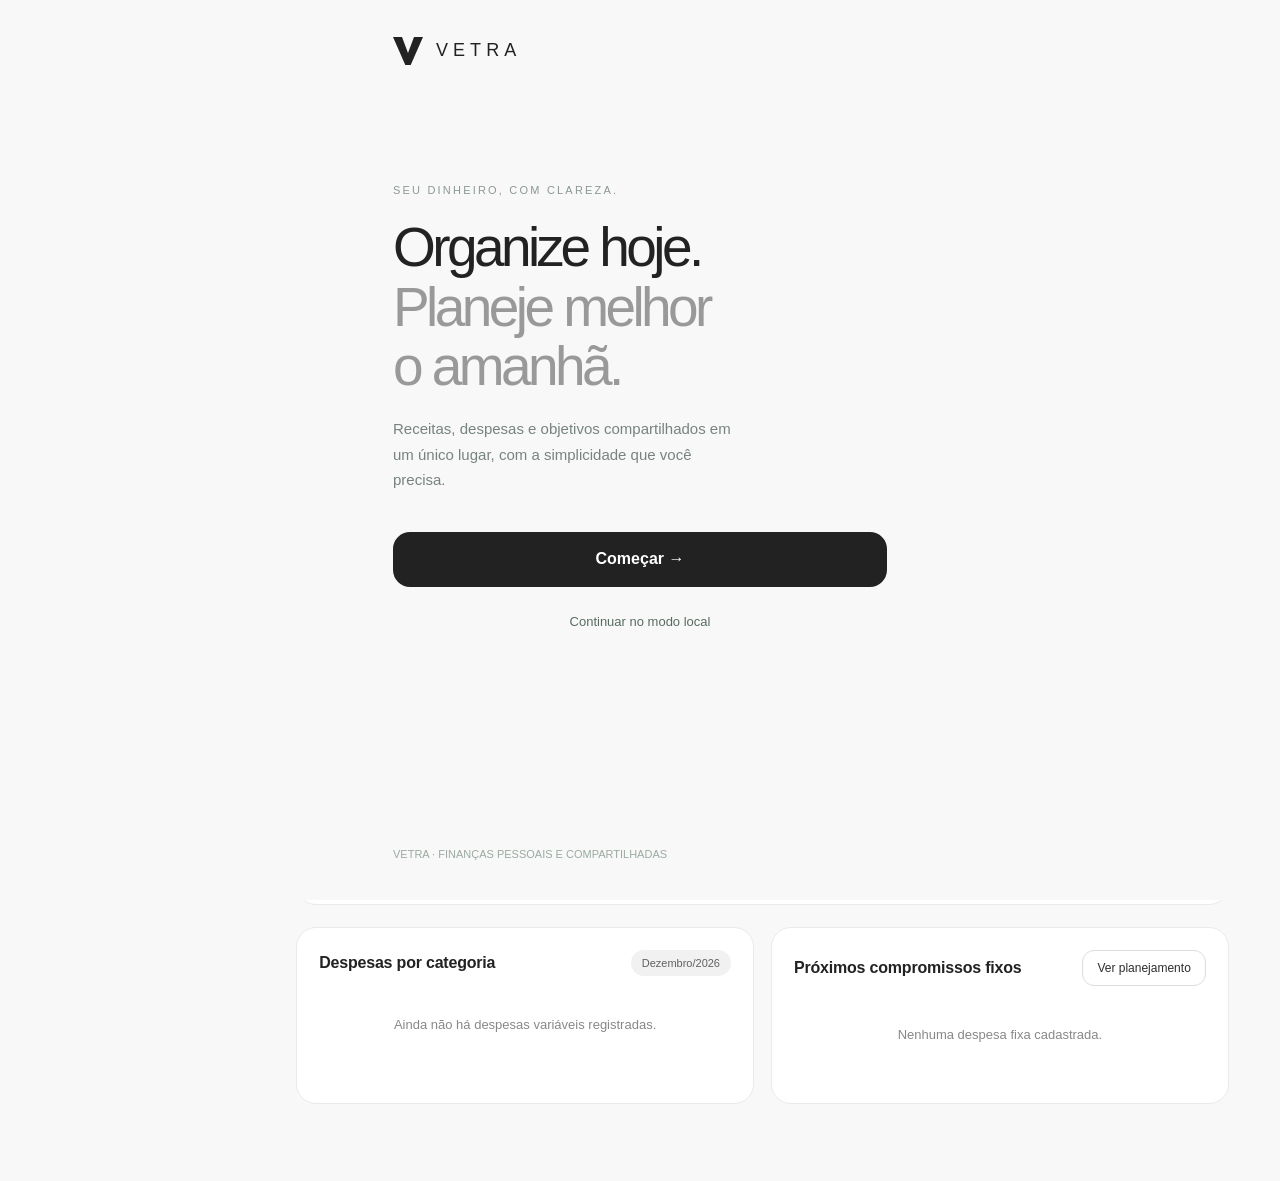
==== commit 0a355ce0: "release(theme): unify legacy dark text with graphite and invalidate cached VETRA assets" ====
--- a/index.html
+++ b/index.html
@@ -1,12 +1,12 @@
 <!doctype html>
 <html lang="pt-BR"><head><meta charset="utf-8"><meta name="viewport" content="width=device-width, initial-scale=1, viewport-fit=cover"><meta name="theme-color" content="#f7f8f6"><meta name="mobile-web-app-capable" content="yes"><meta name="apple-mobile-web-app-capable" content="yes"><meta name="apple-mobile-web-app-status-bar-style" content="default"><meta name="description" content="VETRA — controle financeiro pessoal e familiar"><script src="./supabase-config.js"></script><link rel="manifest" href="manifest.webmanifest"><link rel="icon" href="icon.svg" type="image/svg+xml"><link rel="apple-touch-icon" href="icon.svg"><title>VETRA · Finanças</title>
 <style>
-:root{font-family:-apple-system,BlinkMacSystemFont,"Segoe UI",sans-serif;color:#242a28;background:#f5f6f4;font-synthesis:none;--muted:#78817e;--sage:#78958a;--dark:#40594f;--line:#e7eae7;--card:#ffffffd9}*{box-sizing:border-box}body{margin:0}button,input,select,textarea{font:inherit}button{cursor:pointer}button:focus-visible,input:focus-visible,select:focus-visible{outline:2px solid #739486;outline-offset:2px}.app{max-width:620px;margin:auto;min-height:100dvh;padding:calc(env(safe-area-inset-top) + 20px) 18px calc(env(safe-area-inset-bottom) + 110px)}header{display:flex;align-items:center;justify-content:space-between;margin-bottom:28px}.brand{display:flex;align-items:center;gap:12px;font-size:23px;letter-spacing:6px;font-weight:360}.mark{width:29px;height:29px;background:linear-gradient(130deg,#b5c8bf,#607c70);clip-path:polygon(0 8%,30% 8%,50% 60%,70% 8%,100% 8%,59% 100%,41% 100%)}.avatar{border:1px solid #e1e7e2;background:#fff;border-radius:50%;width:40px;height:40px;color:#53645c}h1{font-size:27px;font-weight:650;letter-spacing:-.9px;margin:8px 0 6px}h2{font-size:16px;margin:0 0 14px;font-weight:650;letter-spacing:-.2px}.subtitle{color:var(--muted);margin:0 0 23px;font-size:13px}.month{display:flex;align-items:center;justify-content:space-between;border-radius:17px;background:#fff8;border:1px solid #fff;padding:8px;margin-bottom:19px}.month button{border:0;background:transparent;color:#596b61;font-size:22px;width:38px;height:34px}.month strong{font-size:14px;text-transform:capitalize}.card{background:var(--card);border:1px solid #fff;border-radius:23px;box-shadow:0 10px 28px #26382a08;padding:20px;margin-bottom:13px}.balance{position:relative;overflow:hidden;padding:24px;background:linear-gradient(135deg,#fff,#e9eeea)}.balance:after{content:"";position:absolute;right:-42px;bottom:-75px;border:32px solid #a8c1b149;border-radius:50%;height:200px;width:200px}.eyebrow{font-size:13px;color:#69736f}.money{font-size:36px;font-weight:700;letter-spacing:-1.5px;margin:12px 0 14px;position:relative;z-index:1}.hint{display:inline-block;background:#e1eae3;padding:7px 11px;color:#557262;font-size:12px;border-radius:16px}.stats{display:grid;grid-template-columns:repeat(3,minmax(0,1fr));gap:9px}.stat{padding:16px 12px}.stat span{color:#7b8580;display:block;font-size:11px;margin:4px 0 9px}.stat strong{font-size:15px;letter-spacing:-.5px}.stat .dot{font-size:18px;color:#718e7d}.section{display:flex;align-items:center;justify-content:space-between;margin:27px 2px 13px}.section h2{margin:0}.link{border:0;background:transparent;color:#5c7768;font-size:12px}.row{display:flex;align-items:center;gap:13px;padding:12px 0;border-bottom:1px solid var(--line)}.row:last-child{border-bottom:0;padding-bottom:0}.row:first-child{padding-top:0}.glyph{flex:0 0 42px;height:42px;border-radius:15px;display:grid;place-items:center;background:#e7eeea;color:#678174;font-size:17px}.rowtext{min-width:0;flex:1}.rowtext strong{display:block;font-size:14px;overflow:hidden;white-space:nowrap;text-overflow:ellipsis}.rowtext small{display:block;color:var(--muted);margin-top:5px;font-size:11px}.amount{font-size:14px;font-weight:600;white-space:nowrap}.positive{color:#567b63}.negative{color:#404946}.actions{display:flex;gap:5px}.iconbutton{border:0;background:#f2f5f2;border-radius:10px;padding:9px;color:#5d7064}.muted{color:var(--muted)}.empty{padding:24px;text-align:center;color:var(--muted);font-size:13px}.tabs{position:fixed;bottom:0;left:0;right:0;padding:12px 16px calc(env(safe-area-inset-bottom) + 12px);background:#f9faf8eb;backdrop-filter:blur(18px);border-top:1px solid #e5e9e5;display:flex;align-items:center;justify-content:space-around;z-index:10;max-width:620px;margin:auto}.tab{border:0;background:transparent;color:#6c756f;display:grid;justify-items:center;gap:5px;font-size:10px;min-width:61px}.tab .ico{font-size:22px}.tab.active{color:#526f5e;font-weight:700}.tab.add .ico{background:#c9d9cd;color:#2c5240;width:52px;height:44px;border-radius:22px;display:grid;place-items:center;font-size:28px}.seg{display:flex;background:#e9eeea;border-radius:15px;padding:4px;margin-bottom:18px;gap:3px}.seg button{border:0;background:transparent;border-radius:11px;padding:11px;flex:1;color:#66746b;font-size:13px}.seg button.selected{background:#fff;color:#405f4c;box-shadow:0 2px 8px #23352710;font-weight:650}.field{margin:0 0 15px}.field label{display:block;font-size:12px;font-weight:600;margin-bottom:7px;color:#596860}.field input,.field select,.field textarea{width:100%;border:1px solid #e3e9e4;border-radius:14px;padding:14px;background:#fff;color:#27312b;min-height:48px}.field textarea{min-height:80px}.fieldgrid{display:grid;grid-template-columns:1fr 1fr;gap:12px}.primary{border:0;background:#748f7e;color:#fff;padding:15px 22px;border-radius:16px;font-weight:650;width:100%;margin:8px 0}.secondary{border:1px solid #dce4dd;background:#fff;color:#53695b;padding:13px 16px;border-radius:14px}.danger{color:#aa5555}.pill{display:inline-flex;border-radius:30px;background:#edf2ee;color:#638071;font-size:12px;padding:7px 11px}.progress{height:9px;border-radius:9px;background:#e8ebe8;margin:10px 0;overflow:hidden}.bar{height:100%;border-radius:9px;background:#8aa99a}.budget{padding:12px 0;border-bottom:1px solid var(--line)}.budget:last-child{border:0}.flex{display:flex;align-items:center;justify-content:space-between;gap:10px}.small{font-size:12px}.chart{display:flex;align-items:center;gap:20px}.donut{width:118px;height:118px;flex:0 0 118px;border-radius:50%;display:grid;place-items:center;background:conic-gradient(#78998a 0% 35%,#a3b6aa 35% 62%,#c0ccc4 62% 79%,#e5eae6 79% 100%)}.donut:before{content:"";background:white;width:76px;height:76px;border-radius:50%;grid-area:1/1}.donut span{grid-area:1/1;z-index:1;font-size:11px;font-weight:650}.legend{font-size:12px;color:#56635a;line-height:2}.legend b{color:#8ca99a}.notice{font-size:12px;background:#eff3ef;border-radius:14px;padding:13px;color:#5c7062}.group-title{font-size:12px;color:#6c7d70;margin:17px 0 10px}.extra-actions{display:flex;gap:10px;flex-wrap:wrap;margin-top:12px}.extra-actions button{flex:1}.hidden{display:none!important}@media(min-width:660px){body{background:linear-gradient(125deg,#ebf0ed,#f8f9f8)}.app{border-left:1px solid #e4eae5;border-right:1px solid #e4eae5;background:#f7f8f6;min-height:100vh}.tabs{border-radius:22px 22px 0 0}}@media(max-width:360px){.stat strong{font-size:12px}.money{font-size:30px}.chart{gap:10px}}
+:root{font-family:-apple-system,BlinkMacSystemFont,"Segoe UI",sans-serif;color:#222222;background:#f5f6f4;font-synthesis:none;--muted:#78817e;--sage:#78958a;--dark:#40594f;--line:#e7eae7;--card:#ffffffd9}*{box-sizing:border-box}body{margin:0}button,input,select,textarea{font:inherit}button{cursor:pointer}button:focus-visible,input:focus-visible,select:focus-visible{outline:2px solid #739486;outline-offset:2px}.app{max-width:620px;margin:auto;min-height:100dvh;padding:calc(env(safe-area-inset-top) + 20px) 18px calc(env(safe-area-inset-bottom) + 110px)}header{display:flex;align-items:center;justify-content:space-between;margin-bottom:28px}.brand{display:flex;align-items:center;gap:12px;font-size:23px;letter-spacing:6px;font-weight:360}.mark{width:29px;height:29px;background:linear-gradient(130deg,#b5c8bf,#607c70);clip-path:polygon(0 8%,30% 8%,50% 60%,70% 8%,100% 8%,59% 100%,41% 100%)}.avatar{border:1px solid #e1e7e2;background:#fff;border-radius:50%;width:40px;height:40px;color:#53645c}h1{font-size:27px;font-weight:650;letter-spacing:-.9px;margin:8px 0 6px}h2{font-size:16px;margin:0 0 14px;font-weight:650;letter-spacing:-.2px}.subtitle{color:var(--muted);margin:0 0 23px;font-size:13px}.month{display:flex;align-items:center;justify-content:space-between;border-radius:17px;background:#fff8;border:1px solid #fff;padding:8px;margin-bottom:19px}.month button{border:0;background:transparent;color:#596b61;font-size:22px;width:38px;height:34px}.month strong{font-size:14px;text-transform:capitalize}.card{background:var(--card);border:1px solid #fff;border-radius:23px;box-shadow:0 10px 28px #26382a08;padding:20px;margin-bottom:13px}.balance{position:relative;overflow:hidden;padding:24px;background:linear-gradient(135deg,#fff,#e9eeea)}.balance:after{content:"";position:absolute;right:-42px;bottom:-75px;border:32px solid #a8c1b149;border-radius:50%;height:200px;width:200px}.eyebrow{font-size:13px;color:#69736f}.money{font-size:36px;font-weight:700;letter-spacing:-1.5px;margin:12px 0 14px;position:relative;z-index:1}.hint{display:inline-block;background:#e1eae3;padding:7px 11px;color:#557262;font-size:12px;border-radius:16px}.stats{display:grid;grid-template-columns:repeat(3,minmax(0,1fr));gap:9px}.stat{padding:16px 12px}.stat span{color:#7b8580;display:block;font-size:11px;margin:4px 0 9px}.stat strong{font-size:15px;letter-spacing:-.5px}.stat .dot{font-size:18px;color:#718e7d}.section{display:flex;align-items:center;justify-content:space-between;margin:27px 2px 13px}.section h2{margin:0}.link{border:0;background:transparent;color:#5c7768;font-size:12px}.row{display:flex;align-items:center;gap:13px;padding:12px 0;border-bottom:1px solid var(--line)}.row:last-child{border-bottom:0;padding-bottom:0}.row:first-child{padding-top:0}.glyph{flex:0 0 42px;height:42px;border-radius:15px;display:grid;place-items:center;background:#e7eeea;color:#678174;font-size:17px}.rowtext{min-width:0;flex:1}.rowtext strong{display:block;font-size:14px;overflow:hidden;white-space:nowrap;text-overflow:ellipsis}.rowtext small{display:block;color:var(--muted);margin-top:5px;font-size:11px}.amount{font-size:14px;font-weight:600;white-space:nowrap}.positive{color:#567b63}.negative{color:#404946}.actions{display:flex;gap:5px}.iconbutton{border:0;background:#f2f5f2;border-radius:10px;padding:9px;color:#5d7064}.muted{color:var(--muted)}.empty{padding:24px;text-align:center;color:var(--muted);font-size:13px}.tabs{position:fixed;bottom:0;left:0;right:0;padding:12px 16px calc(env(safe-area-inset-bottom) + 12px);background:#f9faf8eb;backdrop-filter:blur(18px);border-top:1px solid #e5e9e5;display:flex;align-items:center;justify-content:space-around;z-index:10;max-width:620px;margin:auto}.tab{border:0;background:transparent;color:#6c756f;display:grid;justify-items:center;gap:5px;font-size:10px;min-width:61px}.tab .ico{font-size:22px}.tab.active{color:#526f5e;font-weight:700}.tab.add .ico{background:#c9d9cd;color:#2c5240;width:52px;height:44px;border-radius:22px;display:grid;place-items:center;font-size:28px}.seg{display:flex;background:#e9eeea;border-radius:15px;padding:4px;margin-bottom:18px;gap:3px}.seg button{border:0;background:transparent;border-radius:11px;padding:11px;flex:1;color:#66746b;font-size:13px}.seg button.selected{background:#fff;color:#405f4c;box-shadow:0 2px 8px #23352710;font-weight:650}.field{margin:0 0 15px}.field label{display:block;font-size:12px;font-weight:600;margin-bottom:7px;color:#596860}.field input,.field select,.field textarea{width:100%;border:1px solid #e3e9e4;border-radius:14px;padding:14px;background:#fff;color:#222222;min-height:48px}.field textarea{min-height:80px}.fieldgrid{display:grid;grid-template-columns:1fr 1fr;gap:12px}.primary{border:0;background:#748f7e;color:#fff;padding:15px 22px;border-radius:16px;font-weight:650;width:100%;margin:8px 0}.secondary{border:1px solid #dce4dd;background:#fff;color:#53695b;padding:13px 16px;border-radius:14px}.danger{color:#aa5555}.pill{display:inline-flex;border-radius:30px;background:#edf2ee;color:#638071;font-size:12px;padding:7px 11px}.progress{height:9px;border-radius:9px;background:#e8ebe8;margin:10px 0;overflow:hidden}.bar{height:100%;border-radius:9px;background:#8aa99a}.budget{padding:12px 0;border-bottom:1px solid var(--line)}.budget:last-child{border:0}.flex{display:flex;align-items:center;justify-content:space-between;gap:10px}.small{font-size:12px}.chart{display:flex;align-items:center;gap:20px}.donut{width:118px;height:118px;flex:0 0 118px;border-radius:50%;display:grid;place-items:center;background:conic-gradient(#78998a 0% 35%,#a3b6aa 35% 62%,#c0ccc4 62% 79%,#e5eae6 79% 100%)}.donut:before{content:"";background:white;width:76px;height:76px;border-radius:50%;grid-area:1/1}.donut span{grid-area:1/1;z-index:1;font-size:11px;font-weight:650}.legend{font-size:12px;color:#56635a;line-height:2}.legend b{color:#8ca99a}.notice{font-size:12px;background:#eff3ef;border-radius:14px;padding:13px;color:#5c7062}.group-title{font-size:12px;color:#6c7d70;margin:17px 0 10px}.extra-actions{display:flex;gap:10px;flex-wrap:wrap;margin-top:12px}.extra-actions button{flex:1}.hidden{display:none!important}@media(min-width:660px){body{background:linear-gradient(125deg,#ebf0ed,#f8f9f8)}.app{border-left:1px solid #e4eae5;border-right:1px solid #e4eae5;background:#f7f8f6;min-height:100vh}.tabs{border-radius:22px 22px 0 0}}@media(max-width:360px){.stat strong{font-size:12px}.money{font-size:30px}.chart{gap:10px}}
 </style><style id="vetra-entry-style">
-.vetra-gate{position:fixed;inset:0;z-index:1000;background:#f7f8f6;color:#202725;display:flex;justify-content:center;overflow:auto;padding:env(safe-area-inset-top) 20px env(safe-area-inset-bottom)}.vetra-gate-inner{width:min(100%,510px);min-height:100dvh;display:flex;flex-direction:column;padding:35px 8px 40px}.vetra-gate-brand{font-size:18px;letter-spacing:.28em;display:flex;align-items:center;gap:13px;font-weight:400}.vetra-gate-symbol{width:30px;height:30px;background:linear-gradient(135deg,#afc6b7,#829b8b);clip-path:polygon(0 7%,30% 7%,50% 60%,70% 7%,100% 7%,59% 100%,41% 100%)}.vetra-gate-main{margin:auto 0;padding:44px 0}.vetra-gate-kicker{font-size:11px;letter-spacing:.2em;color:#8b9991;text-transform:uppercase;margin-bottom:22px}.vetra-gate-title{font-size:clamp(37px,10vw,55px);font-weight:500;letter-spacing:-.065em;line-height:1.08;margin:0 0 20px}.vetra-gate-title em{font-style:normal;color:#8ba697}.vetra-gate-desc{color:#77847d;line-height:1.7;font-size:15px;max-width:340px}.vetra-gate-button{width:100%;height:55px;border:0;border-radius:17px;background:#6f8d7b;color:white;font-weight:600;margin-top:24px}.vetra-gate-ghost{background:transparent;border:0;padding:17px;color:#596b60;display:block;margin:10px auto;font-size:13px}.vetra-gate-foot{font-size:11px;color:#9aaba0;margin-top:auto;padding-top:20px}.vetra-gate-input{width:100%;background:white;border:1px solid #dce5dd;border-radius:14px;padding:16px;font-size:16px;margin:10px 0;color:#23352a}.vetra-code{display:flex;justify-content:space-between;gap:12px;margin:25px 0 8px}.vetra-code input{width:16.66%;max-width:65px;height:65px;text-align:center;font-size:30px;border:1px solid #dce5dd;border-radius:17px;background:#fff;color:#2c4534;font-weight:600;box-shadow:0 7px 24px #162d1908}.vetra-code input:focus{border-color:#7d9b87;outline:2px solid #abc6b1}.vetra-gate-alert{background:#f0f2ee;border:1px solid #e4e8e3;padding:14px;border-radius:14px;color:#68776c;font-size:12px;line-height:1.65;margin-top:18px}.vetra-gate-error{color:#a54b4b;font-size:12px;margin-top:10px}.vetra-gate[hidden]{display:none!important}@media(min-width:650px){.vetra-gate-inner{min-height:100vh}}
+.vetra-gate{position:fixed;inset:0;z-index:1000;background:#f7f8f6;color:#222222;display:flex;justify-content:center;overflow:auto;padding:env(safe-area-inset-top) 20px env(safe-area-inset-bottom)}.vetra-gate-inner{width:min(100%,510px);min-height:100dvh;display:flex;flex-direction:column;padding:35px 8px 40px}.vetra-gate-brand{font-size:18px;letter-spacing:.28em;display:flex;align-items:center;gap:13px;font-weight:400}.vetra-gate-symbol{width:30px;height:30px;background:linear-gradient(135deg,#afc6b7,#829b8b);clip-path:polygon(0 7%,30% 7%,50% 60%,70% 7%,100% 7%,59% 100%,41% 100%)}.vetra-gate-main{margin:auto 0;padding:44px 0}.vetra-gate-kicker{font-size:11px;letter-spacing:.2em;color:#8b9991;text-transform:uppercase;margin-bottom:22px}.vetra-gate-title{font-size:clamp(37px,10vw,55px);font-weight:500;letter-spacing:-.065em;line-height:1.08;margin:0 0 20px}.vetra-gate-title em{font-style:normal;color:#8ba697}.vetra-gate-desc{color:#77847d;line-height:1.7;font-size:15px;max-width:340px}.vetra-gate-button{width:100%;height:55px;border:0;border-radius:17px;background:#6f8d7b;color:white;font-weight:600;margin-top:24px}.vetra-gate-ghost{background:transparent;border:0;padding:17px;color:#596b60;display:block;margin:10px auto;font-size:13px}.vetra-gate-foot{font-size:11px;color:#9aaba0;margin-top:auto;padding-top:20px}.vetra-gate-input{width:100%;background:white;border:1px solid #dce5dd;border-radius:14px;padding:16px;font-size:16px;margin:10px 0;color:#23352a}.vetra-code{display:flex;justify-content:space-between;gap:12px;margin:25px 0 8px}.vetra-code input{width:16.66%;max-width:65px;height:65px;text-align:center;font-size:30px;border:1px solid #dce5dd;border-radius:17px;background:#fff;color:#2c4534;font-weight:600;box-shadow:0 7px 24px #162d1908}.vetra-code input:focus{border-color:#7d9b87;outline:2px solid #abc6b1}.vetra-gate-alert{background:#f0f2ee;border:1px solid #e4e8e3;padding:14px;border-radius:14px;color:#68776c;font-size:12px;line-height:1.65;margin-top:18px}.vetra-gate-error{color:#a54b4b;font-size:12px;margin-top:10px}.vetra-gate[hidden]{display:none!important}@media(min-width:650px){.vetra-gate-inner{min-height:100vh}}
 </style><style id="vetra-cards-management-style">.vetra-card-toolbar{display:flex;justify-content:flex-start;margin:0 0 17px}.vetra-card-toolbar .primary{width:auto;margin:0;padding:13px 19px}.vetra-card-header{align-items:flex-start}.vetra-card-header h2{margin-bottom:8px}.vetra-card-header .subtitle{margin-bottom:8px}.vetra-card-actions{display:flex;gap:8px;margin:6px 0 13px}.vetra-card-actions .secondary{padding:9px 15px;font-size:12px}.vetra-card-editor .secondary{width:100%;margin:2px 0 5px}.vetra-card-editor .fieldgrid input{min-width:0}@media(max-width:540px){.vetra-card-header{gap:10px}.vetra-card-header .pill{flex-shrink:0}.vetra-card-toolbar .primary{width:100%}}
-</style><link rel="stylesheet" href="responsive.css"><link rel="stylesheet" href="v2.css?v=2.2.6"></head><body><section class="vetra-gate" id="vetraGate" aria-label="Entrada VETRA"><div class="vetra-gate-inner"><div class="vetra-gate-brand"><span class="vetra-gate-symbol" aria-hidden="true"></span>VETRA</div><div class="vetra-gate-main" id="vetraGateContent"></div><div class="vetra-gate-foot">VETRA · FINANÇAS PESSOAIS E COMPARTILHADAS</div></div></section><div class="app"><header><button class="avatar" id="profile" aria-label="Informações do ambiente">♧</button></header><main id="main"></main></div><nav class="tabs" aria-label="Navegação principal"><button class="tab active" data-tab="inicio"><span class="ico">⌂</span>Início</button><button class="tab" data-tab="lancamentos"><span class="ico">☷</span>Lançamentos</button><button class="tab add" data-tab="novo"><span class="ico">＋</span></button><button class="tab" data-tab="planejamento"><span class="ico">▥</span>Planejamento</button><button class="tab" data-tab="mais"><span class="ico">•••</span>Mais</button></nav>
-<script src="v2.js?v=2.2.5"></script><script type="module" id="vetra-gate-script">
+</style><link rel="stylesheet" href="responsive.css"><link rel="stylesheet" href="v2.css?v=2.3.0"></head><body><section class="vetra-gate" id="vetraGate" aria-label="Entrada VETRA"><div class="vetra-gate-inner"><div class="vetra-gate-brand"><span class="vetra-gate-symbol" aria-hidden="true"></span>VETRA</div><div class="vetra-gate-main" id="vetraGateContent"></div><div class="vetra-gate-foot">VETRA · FINANÇAS PESSOAIS E COMPARTILHADAS</div></div></section><div class="app"><header><button class="avatar" id="profile" aria-label="Informações do ambiente">♧</button></header><main id="main"></main></div><nav class="tabs" aria-label="Navegação principal"><button class="tab active" data-tab="inicio"><span class="ico">⌂</span>Início</button><button class="tab" data-tab="lancamentos"><span class="ico">☷</span>Lançamentos</button><button class="tab add" data-tab="novo"><span class="ico">＋</span></button><button class="tab" data-tab="planejamento"><span class="ico">▥</span>Planejamento</button><button class="tab" data-tab="mais"><span class="ico">•••</span>Mais</button></nav>
+<script src="v2.js?v=2.3.0"></script><script type="module" id="vetra-gate-script">
 const gate=document.getElementById('vetraGate'),target=document.getElementById('vetraGateContent');
 const cfg=window.VETRA_SUPABASE||{},ready=!!(cfg.url&&cfg.publishableKey);
 let client=null,email='',step='welcome',busy=false,session=null,cooldown=0;
@@ -50,4 +50,4 @@
  else{step='welcome';gate.hidden=false;show()}
 },true);
 init();
-</script><script type="module" src="cloud.js"></script></body></html>+</script><script type="module" src="cloud.js?v=2.2.7"></script></body></html>
--- a/v2.css
+++ b/v2.css
@@ -1,29 +1,29 @@
 /* VETRA V2 · inspiração ORBITRIP, preto branco e cinzas */
-:root{--v2-ink:#171717;--v2-sub:#777;--v2-border:#e6e6e6;--v2-bg:#f8f8f8;--v2-white:#fff}
-html,body{background:#f8f8f8!important;color:#171717!important;font-family:-apple-system,BlinkMacSystemFont,"SF Pro Display","Segoe UI",sans-serif}
+:root{--v2-ink:#222222;--v2-sub:#777;--v2-border:#e6e6e6;--v2-bg:#f8f8f8;--v2-white:#fff}
+html,body{background:#f8f8f8!important;color:#222222!important;font-family:-apple-system,BlinkMacSystemFont,"SF Pro Display","Segoe UI",sans-serif}
 body{min-height:100dvh}button,input,select,textarea{font:inherit}
 .app{background:transparent!important;border:0!important;max-width:660px;margin:0 auto;padding:25px 18px 110px}
 .app header{display:flex;align-items:center;justify-content:space-between;max-width:1300px;margin:0 auto 30px!important;border-bottom:1px solid var(--v2-border);padding-bottom:18px}
-.app .brand{font-size:20px;letter-spacing:.27em;font-weight:600;gap:12px;color:#171717}
+.app .brand{font-size:20px;letter-spacing:.27em;font-weight:600;gap:12px;color:#222222}
 .app .brand small{font-size:9px;letter-spacing:0;background:#eee;border-radius:9px;padding:4px 6px;margin-left:-8px}
-.mark,.vetra-gate-symbol{background:#171717!important}
+.mark,.vetra-gate-symbol{background:#222222!important}
 #profile[hidden]{display:none!important}
 #main{max-width:1300px;margin:0 auto;display:block}
-.v2-primary{background:#171717;color:white;border:1px solid #171717;border-radius:13px;padding:13px 19px;font-weight:650;font-size:13px;cursor:pointer;white-space:nowrap}
-.v2-primary:hover{background:#333}
+.v2-primary{background:#222222;color:white;border:1px solid #222222;border-radius:13px;padding:13px 19px;font-weight:650;font-size:13px;cursor:pointer;white-space:nowrap}
+.v2-primary:hover{background:#353535}
 .v2-secondary{border:1px solid #ddd;border-radius:12px;background:#fff;color:#2d2d2d;padding:10px 14px;cursor:pointer;font-size:12px}
 .v2-secondary:hover{background:#f2f2f2}
 .v2-danger{color:#a33}
 .v2-header-add{min-height:43px}
-.v2-heading{margin-bottom:20px}.v2-heading h1{font-size:28px;font-weight:670;color:#171717;margin:0 0 7px;letter-spacing:-.035em}.v2-heading p{font-size:13px;color:#777;margin:0}
+.v2-heading{margin-bottom:20px}.v2-heading h1{font-size:28px;font-weight:670;color:#222222;margin:0 0 7px;letter-spacing:-.035em}.v2-heading p{font-size:13px;color:#777;margin:0}
 .v2-month{background:#fff;border:1px solid #e9e9e9;border-radius:14px;display:flex;align-items:center;justify-content:space-between;margin:17px 0 20px;padding:3px 8px;height:44px;min-height:44px;box-sizing:border-box}
 .v2-month strong{font-size:14px}.v2-month button{display:inline-flex;align-items:center;justify-content:center;width:34px;height:34px;flex:0 0 34px;padding:0;border:0;background:transparent;border-radius:9px;color:#444;font-size:24px;line-height:1;vertical-align:middle;cursor:pointer}
 .v2-panel{border:1px solid #eaeaea;background:#fff;border-radius:20px;padding:22px;margin-bottom:17px;min-width:0}
-.v2-panel h2{font-size:16px;color:#171717;margin:0 0 12px}
+.v2-panel h2{font-size:16px;color:#222222;margin:0 0 12px}
 .v2-panel-top{display:flex;align-items:center;justify-content:space-between;gap:12px;margin-bottom:15px}.v2-panel-top h2{margin:0}
 .v2-panel-top .v2-secondary{white-space:nowrap}
 .v2-overview{display:grid;grid-template-columns:repeat(4,minmax(0,1fr));gap:15px;margin-bottom:22px}
-.v2-hero{grid-column:span 4;background:#171717;color:#fff;border-radius:22px;padding:27px;display:flex;flex-direction:column;gap:10px}
+.v2-hero{grid-column:span 4;background:#222222;color:#fff;border-radius:22px;padding:27px;display:flex;flex-direction:column;gap:10px}
 .v2-hero small,.v2-kpi small{font-size:12px;color:#aaa}.v2-hero strong{font-size:clamp(26px,4vw,44px);font-weight:680;letter-spacing:-.04em}.v2-hero span{font-size:12px;color:#ccc}
 .v2-kpi{background:white;border:1px solid #eaeaea;border-radius:19px;min-width:0;padding:19px}
 .v2-kpi small{display:block;color:#777;margin-bottom:12px}.v2-kpi strong{font-size:clamp(17px,2vw,24px);letter-spacing:-.04em}
@@ -39,38 +39,38 @@
 .v2-toolbar{margin:12px 0 28px;display:flex;align-items:center;justify-content:flex-start;gap:22px}
 .v2-segments{background:#f0f0f0;border-radius:15px;padding:4px;display:flex;align-items:center;gap:4px;margin-bottom:18px;overflow:auto}
 .v2-segments button{flex:1;border:0;background:transparent;border-radius:12px;padding:12px 10px;min-width:84px;color:#777;font-size:12px;white-space:nowrap}
-.v2-segments button.selected{color:#171717;background:white;box-shadow:0 1px 8px #00000010;font-weight:650}
+.v2-segments button.selected{color:#222222;background:white;box-shadow:0 1px 8px #00000010;font-weight:650}
 .v2-field{display:flex;flex-direction:column;gap:8px;color:#515151;font-size:12px;font-weight:570;margin-bottom:17px;min-width:0}
-.v2-field input,.v2-field select,.v2-field textarea{background:white;width:100%;min-height:48px;padding:12px 14px;border:1px solid #e0e0e0;border-radius:13px;color:#171717;font-size:14px;outline:none;min-width:0}
+.v2-field input,.v2-field select,.v2-field textarea{background:white;width:100%;min-height:48px;padding:12px 14px;border:1px solid #e0e0e0;border-radius:13px;color:#222222;font-size:14px;outline:none;min-width:0}
 .v2-field textarea{min-height:80px}.v2-field input:focus,.v2-field select:focus{border-color:#888}
 .v2-field small{color:#999;font-size:10px}.v2-two{display:grid;grid-template-columns:1fr 1fr;gap:13px}.v2-buttons{display:flex;align-items:center;gap:10px;flex-wrap:wrap;margin-top:15px}
 .v2-form{max-width:950px}.v2-help{font-size:12px;line-height:1.6;color:#888;margin-top:13px}
 .v2-check{display:flex;align-items:center;gap:10px;font-size:12px;color:#555;margin:8px 0 21px}
-.v2-check input{accent-color:#171717;width:18px;height:18px}
+.v2-check input{accent-color:#222222;width:18px;height:18px}
 .v2-card-row{position:relative;padding:22px 24px}.v2-card-flex{display:grid;grid-template-columns:minmax(220px,340px) minmax(0,1fr);gap:24px;align-items:center}
 .v2-order{position:absolute;right:14px;top:12px;display:flex;gap:5px;z-index:1}
 .v2-order button{border:1px solid #e1e1e1;background:white;border-radius:8px;width:26px;height:26px;font-size:12px;color:#444;cursor:pointer}
 .v2-plastic{margin:30px 0 0;border-radius:17px;aspect-ratio:1.6;max-width:340px;display:flex;flex-direction:column;justify-content:space-between;padding:18px 22px;color:#fff;background:linear-gradient(125deg,#5d5d5d,#1a1a1a);overflow:hidden;box-shadow:0 12px 26px #0000001b}
 .v2-plastic--smiles{background:linear-gradient(135deg,#d5d9dc,#7f858c);color:#1d2225}
-.v2-plastic--gold{background:linear-gradient(125deg,#e8c92f,#c9a51f);color:#161616}
+.v2-plastic--gold{background:linear-gradient(125deg,#e8c92f,#c9a51f);color:#222222}
 .v2-plastic--orange{background:linear-gradient(125deg,#eb9a47,#a14c0e)}
 .v2-plastic--purple{background:linear-gradient(125deg,#9d69cc,#542381)}
 .v2-plastic--blue{background:linear-gradient(125deg,#4473ac,#143864)}
 .v2-plastic--red{background:linear-gradient(125deg,#b5404c,#6a1b2c)}
 .v2-plastic--black{background:linear-gradient(125deg,#333,#070707)}
 .v2-plastic-head{display:flex;align-items:center;gap:9px;min-width:0}.v2-plastic-head>span:last-child{font-weight:650;font-size:12px;white-space:nowrap;overflow:hidden;text-overflow:ellipsis}
-.v2-bank-logo{position:relative;display:grid;place-items:center;border:1px solid #d7d7d7;background:white;color:#161616;border-radius:10px;width:34px;height:34px;flex:0 0 34px;font-weight:800;font-size:12px;text-shadow:none;overflow:hidden}.v2-bank-logo img{position:absolute;inset:3px;width:calc(100% - 6px);height:calc(100% - 6px);object-fit:contain;background:#fff}
+.v2-bank-logo{position:relative;display:grid;place-items:center;border:1px solid #d7d7d7;background:white;color:#222222;border-radius:10px;width:34px;height:34px;flex:0 0 34px;font-weight:800;font-size:12px;text-shadow:none;overflow:hidden}.v2-bank-logo img{position:absolute;inset:3px;width:calc(100% - 6px);height:calc(100% - 6px);object-fit:contain;background:#fff}
 .v2-bank-logo--riachuelo{width:52px;flex-basis:52px;background:#000;color:#fff;border-color:#000}
 .v2-bank-logo--riachuelo img{inset:2px;width:calc(100% - 4px);height:calc(100% - 4px);background:#000}
 .app .brand small{display:none!important}
-.v2-header-add.v2-secondary{background:#fff;color:#171717;border:1px solid #dedede;box-shadow:none;min-height:43px;font-size:12px;padding:11px 16px}
+.v2-header-add.v2-secondary{background:#fff;color:#222222;border:1px solid #dedede;box-shadow:none;min-height:43px;font-size:12px;padding:11px 16px}
 .v2-header-add.v2-secondary:hover{background:#f3f3f3}
 
 .v2-plastic-num{letter-spacing:.15em;font-weight:600;font-size:16px}
 .v2-plastic-foot{display:flex;align-items:end;justify-content:space-between;gap:12px}.v2-plastic-foot>div{display:flex;flex-direction:column;gap:7px;min-width:0}
 .v2-plastic-foot small{letter-spacing:.16em;font-size:8px;font-weight:450}.v2-plastic-foot strong{font-size:12px;white-space:nowrap;overflow:hidden;text-overflow:ellipsis;max-width:175px}
 .v2-plastic-foot b{font-size:13px;white-space:nowrap}
-.v2-card-meta .v2-pill{margin-bottom:8px}.v2-card-meta p{font-size:12px;color:#555;margin:10px 0}.v2-card-meta p b{color:#171717}
+.v2-card-meta .v2-pill{margin-bottom:8px}.v2-card-meta p{font-size:12px;color:#555;margin:10px 0}.v2-card-meta p b{color:#222222}
 .v2-card-meta .v2-buttons{margin-top:17px}
 .v2-settings-tabs{margin-bottom:22px}
 .v2-sub{font-size:12px;color:#777}
@@ -80,16 +80,16 @@
 .v2-modal-dialog{width:min(100%,600px);max-height:calc(100dvh - 38px);overflow:auto;background:#fff;padding:24px;border-radius:22px;box-shadow:0 35px 90px #0002}
 .v2-modal-head{display:flex;align-items:center;justify-content:space-between;margin-bottom:20px}.v2-modal-head h2{margin:0;font-size:19px}
 .v2-modal-head button{border:0;background:#f3f3f3;font-size:21px;width:36px;height:36px;border-radius:50%}
-.vetra-gate{background:#f8f8f8!important;color:#171717!important}.vetra-gate-title em{color:#999!important}
-.vetra-gate-button{background:#171717!important}.vetra-gate-input,.vetra-code input{border-color:#e5e5e5!important}.vetra-gate-brand{color:#171717}
+.vetra-gate{background:#f8f8f8!important;color:#222222!important}.vetra-gate-title em{color:#999!important}
+.vetra-gate-button{background:#222222!important}.vetra-gate-input,.vetra-code input{border-color:#e5e5e5!important}.vetra-gate-brand{color:#222222}
 .vetra-sync-status{background:#eee!important;color:#555!important;font-size:11px!important;border-radius:13px!important}
-.vetra-family-setup{background:#f8f8f8!important}.family-primary{background:#171717!important}
+.vetra-family-setup{background:#f8f8f8!important}.family-primary{background:#222222!important}
 @media(min-width:900px){
  .app{max-width:none!important;width:calc(100% - 245px)!important;margin-left:245px!important;padding:35px clamp(25px,4vw,65px) 60px!important}
  .tabs{position:fixed!important;left:0!important;top:0!important;bottom:0!important;right:auto!important;width:245px!important;height:100dvh!important;max-width:none!important;background:#f1f1f1!important;border:0!important;border-right:1px solid #e3e3e3!important;border-radius:0!important;display:flex!important;flex-direction:column!important;justify-content:flex-start!important;align-items:stretch!important;gap:7px!important;margin:0!important;padding:105px 14px 25px!important;box-shadow:none!important}
- .tabs:before{content:"VETRA";position:absolute;top:32px;left:29px;color:#171717;letter-spacing:.24em;font-size:18px;font-weight:660}
+ .tabs:before{content:"VETRA";position:absolute;top:32px;left:29px;color:#222222;letter-spacing:.24em;font-size:18px;font-weight:660}
  .tab{width:100%!important;text-align:left!important;display:flex!important;flex-direction:row!important;justify-content:flex-start!important;align-items:center!important;gap:13px!important;padding:13px 14px!important;border-radius:12px!important;font-size:13px!important;color:#777!important}
- .tab .ico{font-size:20px;width:24px;text-align:center}.tab.active{background:white!important;color:#171717!important;box-shadow:0 3px 10px #00000008}
+ .tab .ico{font-size:20px;width:24px;text-align:center}.tab.active{background:white!important;color:#222222!important;box-shadow:0 3px 10px #00000008}
  .tab:last-child{margin-top:auto}
 }
 @media(max-width:899px){
@@ -97,7 +97,7 @@
  .tabs{position:fixed!important;inset:auto 0 0!important;max-width:none!important;width:100%!important;margin:0!important;border:1px solid #eee!important;border-bottom:0!important;border-radius:17px 17px 0 0!important;background:#fffffff2!important;display:flex!important;align-items:stretch!important;justify-content:space-around!important;flex-direction:row!important;gap:1px!important;padding:10px 3px calc(env(safe-area-inset-bottom) + 10px)!important;height:auto!important}
  .tabs:before{display:none!important}
  .tab{display:flex!important;flex-direction:column!important;gap:6px!important;align-items:center!important;justify-content:center!important;min-width:0!important;flex:1!important;padding:6px 1px!important;font-size:9px!important;border-radius:10px!important;color:#999!important}
- .tab .ico{font-size:18px!important}.tab.active{color:#171717!important;background:#f4f4f4!important}
+ .tab .ico{font-size:18px!important}.tab.active{color:#222222!important;background:#f4f4f4!important}
  .v2-overview{grid-template-columns:repeat(2,minmax(0,1fr))}.v2-hero{grid-column:span 2}
  .v2-columns{grid-template-columns:1fr}.v2-card-flex{grid-template-columns:1fr}.v2-plastic{width:100%;margin:30px auto 10px}
  .v2-card-meta{padding-top:5px}
@@ -131,11 +131,11 @@
 .v2-forecast-kpi small{font-size:11px;color:#777;line-height:1.4}
 .v2-forecast-kpi strong{font-size:clamp(16px,2vw,23px);letter-spacing:-.035em;line-height:1.2;overflow-wrap:anywhere}
 .v2-forecast-kpi span{font-size:10px;color:#909090;line-height:1.35}
-.v2-forecast-kpi:last-child{background:#242424;color:#fff;border-color:#242424}
+.v2-forecast-kpi:last-child{background:#222222;color:#fff;border-color:#222222}
 .v2-forecast-kpi:last-child small{color:#ccc}
 .v2-forecast-kpi:last-child span{color:#bbb}
 .v2-forecast-explainer{display:flex;justify-content:space-between;flex-wrap:wrap;gap:9px 16px;background:#fafafa;padding:14px 16px;border-radius:12px;font-size:11px;color:#737373}
-.v2-forecast-explainer b{font-size:12px;color:#202020}
+.v2-forecast-explainer b{font-size:12px;color:#222222}
 .v2-forecast-list-title{margin:26px 0 4px}
 .v2-forecast-list-title h3{font-size:14px;margin:0}
 .v2-forecast-row{display:flex;gap:11px;align-items:center;border-bottom:1px solid #efefef;padding:13px 0}
@@ -172,7 +172,7 @@
 
 /* Planejamento: lista de despesas fixas recolhida por padrão */
 .v2-collapsible{padding:0!important;overflow:hidden}
-.v2-collapsible>summary{list-style:none;cursor:pointer;display:flex;justify-content:space-between;align-items:center;gap:14px;padding:20px 22px;font-size:15px;font-weight:650;color:#171717;user-select:none}
+.v2-collapsible>summary{list-style:none;cursor:pointer;display:flex;justify-content:space-between;align-items:center;gap:14px;padding:20px 22px;font-size:15px;font-weight:650;color:#222222;user-select:none}
 .v2-collapsible>summary::-webkit-details-marker{display:none}
 .v2-collapsible>summary:focus-visible{outline:2px solid #555;outline-offset:-3px;border-radius:17px}
 .v2-collapse-meta{display:inline-flex;align-items:center;gap:12px;color:#858585;font-weight:450;font-size:12px;white-space:nowrap}
@@ -226,3 +226,45 @@
   margin:0;transform:none;filter:none;
 }
 .v2-panel .v2-item>.v2-bank-logo--account{align-self:center}
+
+/* Calendar navigation: optical centering via identical SVG chevrons */
+.v2-month button{display:grid!important;place-items:center!important;padding:0!important;line-height:0!important;appearance:none;-webkit-appearance:none}
+.v2-month button svg{display:block;width:18px;height:18px;flex-shrink:0;transform:none}
+.v2-month button:hover{background:#f4f4f4}
+.v2-month button:focus-visible{outline:2px solid #686868;outline-offset:2px}
+/* Negative saldo: subtle warm red cards; nonnegative colors remain unchanged */
+.v2-hero.v2-balance-negative{background:#FAE9EB!important;color:#8E3544!important;border:1px solid #F2D7DB;box-shadow:none}
+.v2-hero.v2-balance-negative small,.v2-hero.v2-balance-negative span{color:#985361!important}
+.v2-hero.v2-balance-negative strong{color:#862D3E!important}
+.v2-forecast-kpi.v2-balance-negative,
+.v2-forecast-kpi:last-child.v2-balance-negative{background:#FAE9EB!important;color:#8E3544!important;border-color:#F2D7DB!important}
+.v2-forecast-kpi.v2-balance-negative small,
+.v2-forecast-kpi:last-child.v2-balance-negative small,
+.v2-forecast-kpi.v2-balance-negative span,
+.v2-forecast-kpi:last-child.v2-balance-negative span{color:#985361!important}
+.v2-forecast-kpi.v2-balance-negative strong{color:#862D3E!important}
+
+/* VETRA | paleta final dos cards de saldo, conforme referência aprovada
+   Zero/positivo: grafite suavizado. Negativo: vermelho suave com texto preto. */
+.v2-hero:not(.v2-balance-negative){
+  background:#222222!important;color:#FFFFFF!important;
+}
+.v2-forecast-kpi:last-child:not(.v2-balance-negative){
+  background:#222222!important;border-color:#222222!important;color:#FFFFFF!important;
+}
+.v2-hero.v2-balance-negative,
+.v2-forecast-kpi.v2-balance-negative,
+.v2-forecast-kpi:last-child.v2-balance-negative{
+  background:#F4C9CD!important;border-color:#F0BABF!important;color:#222222!important;
+}
+.v2-hero.v2-balance-negative small,
+.v2-hero.v2-balance-negative strong,
+.v2-hero.v2-balance-negative span,
+.v2-forecast-kpi.v2-balance-negative small,
+.v2-forecast-kpi.v2-balance-negative strong,
+.v2-forecast-kpi.v2-balance-negative span,
+.v2-forecast-kpi:last-child.v2-balance-negative small,
+.v2-forecast-kpi:last-child.v2-balance-negative strong,
+.v2-forecast-kpi:last-child.v2-balance-negative span{
+  color:#222222!important;
+}
